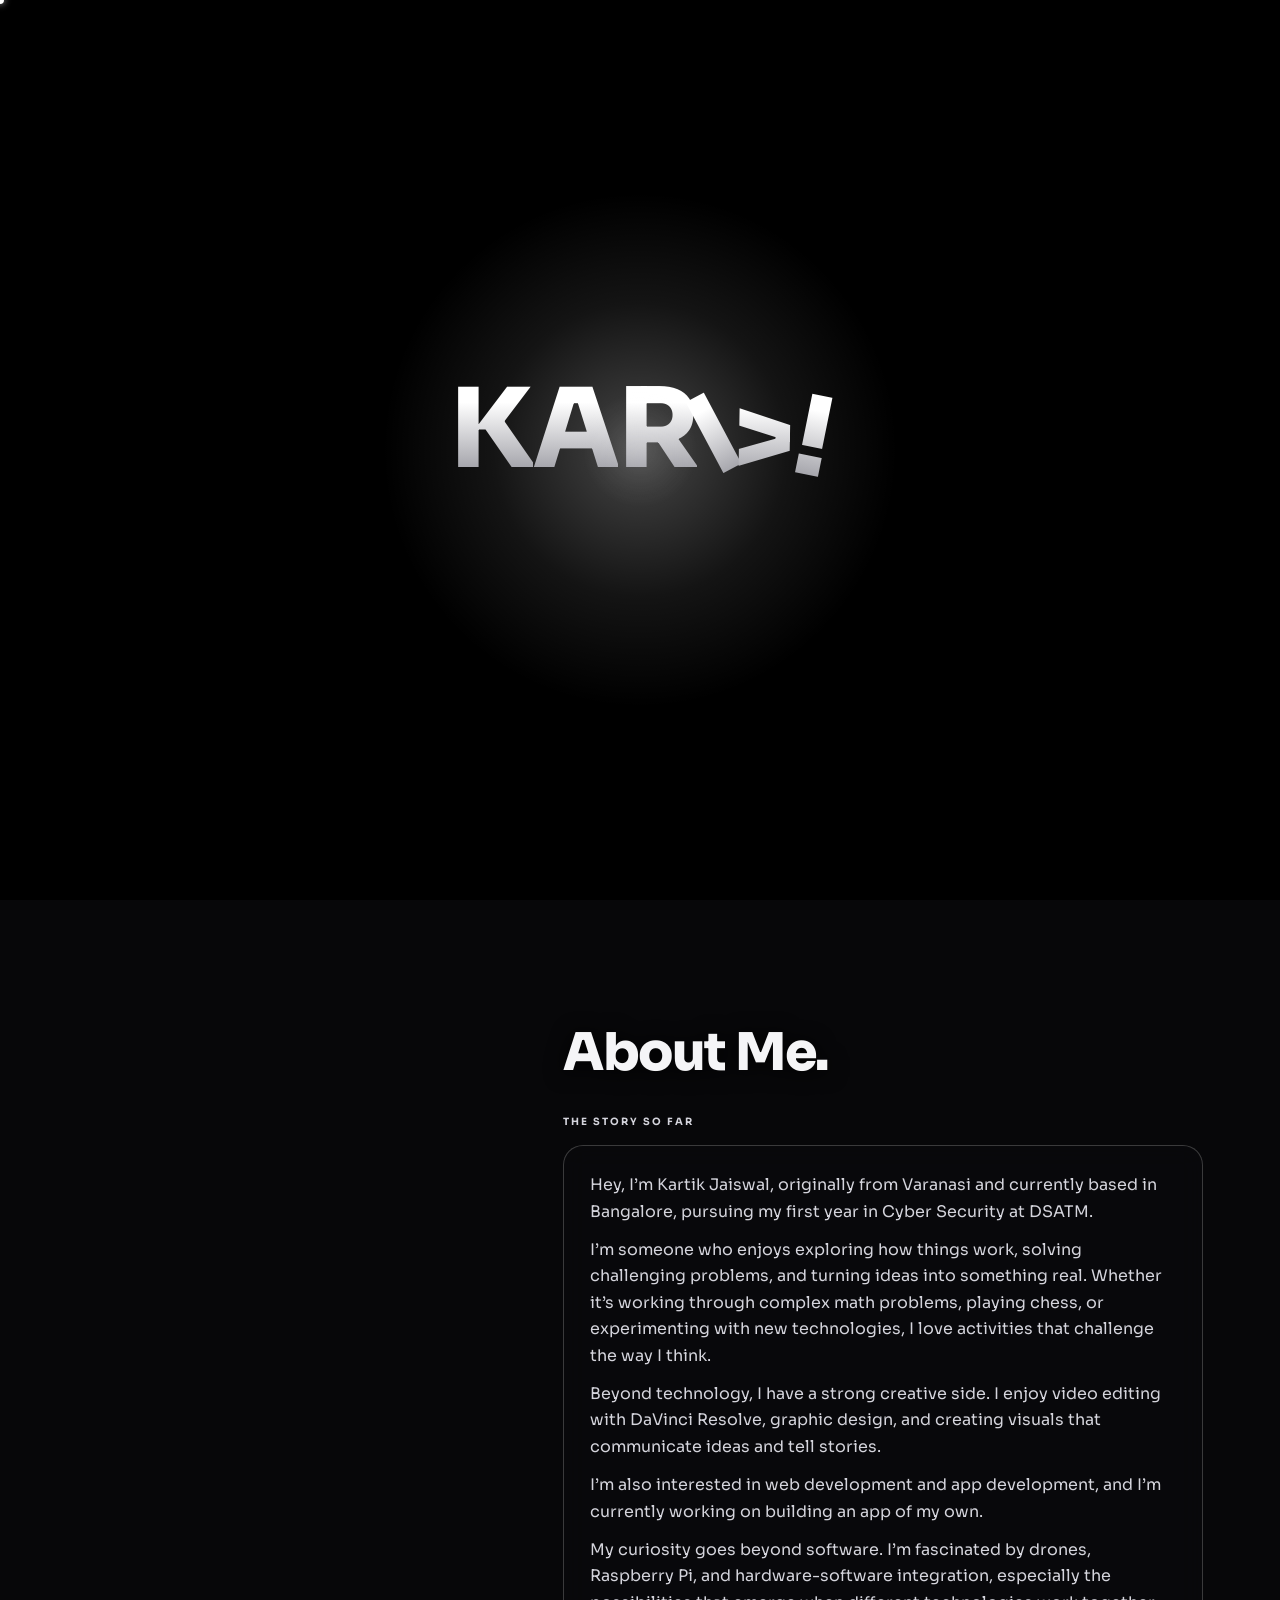
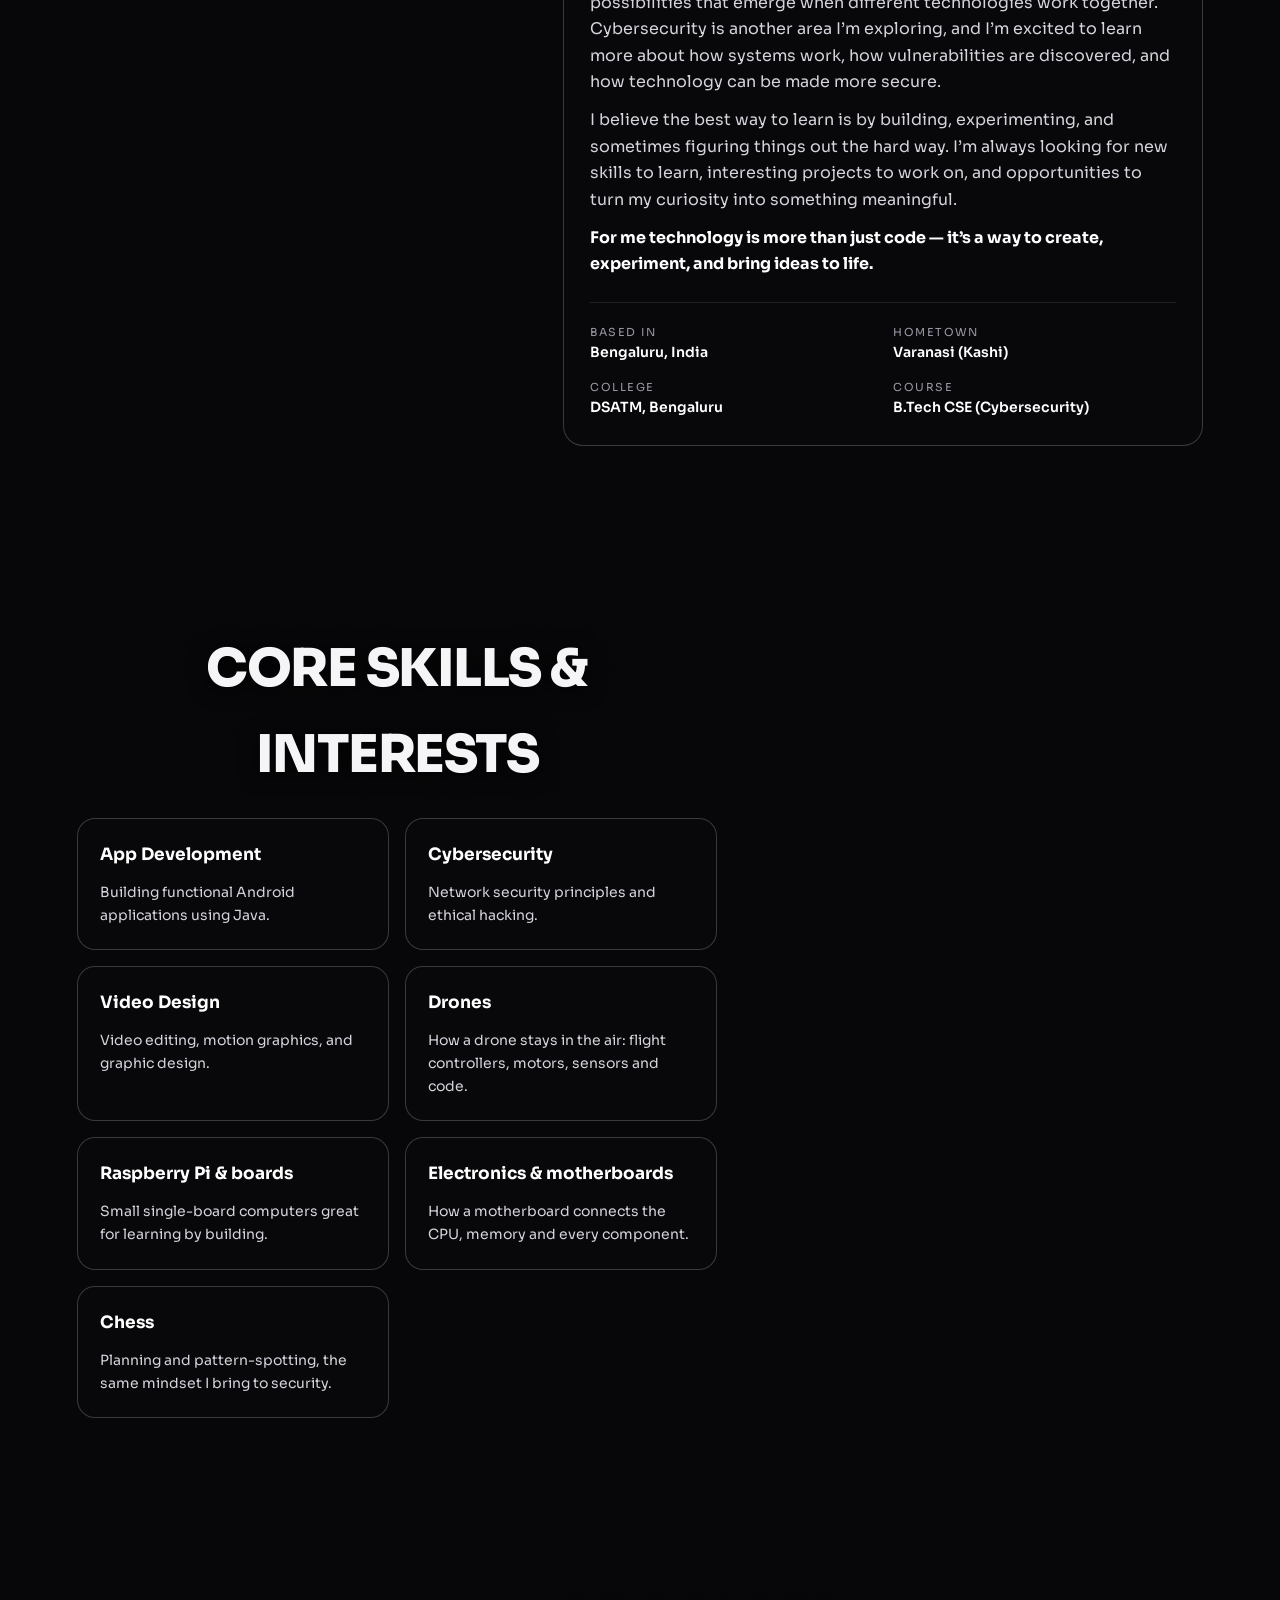
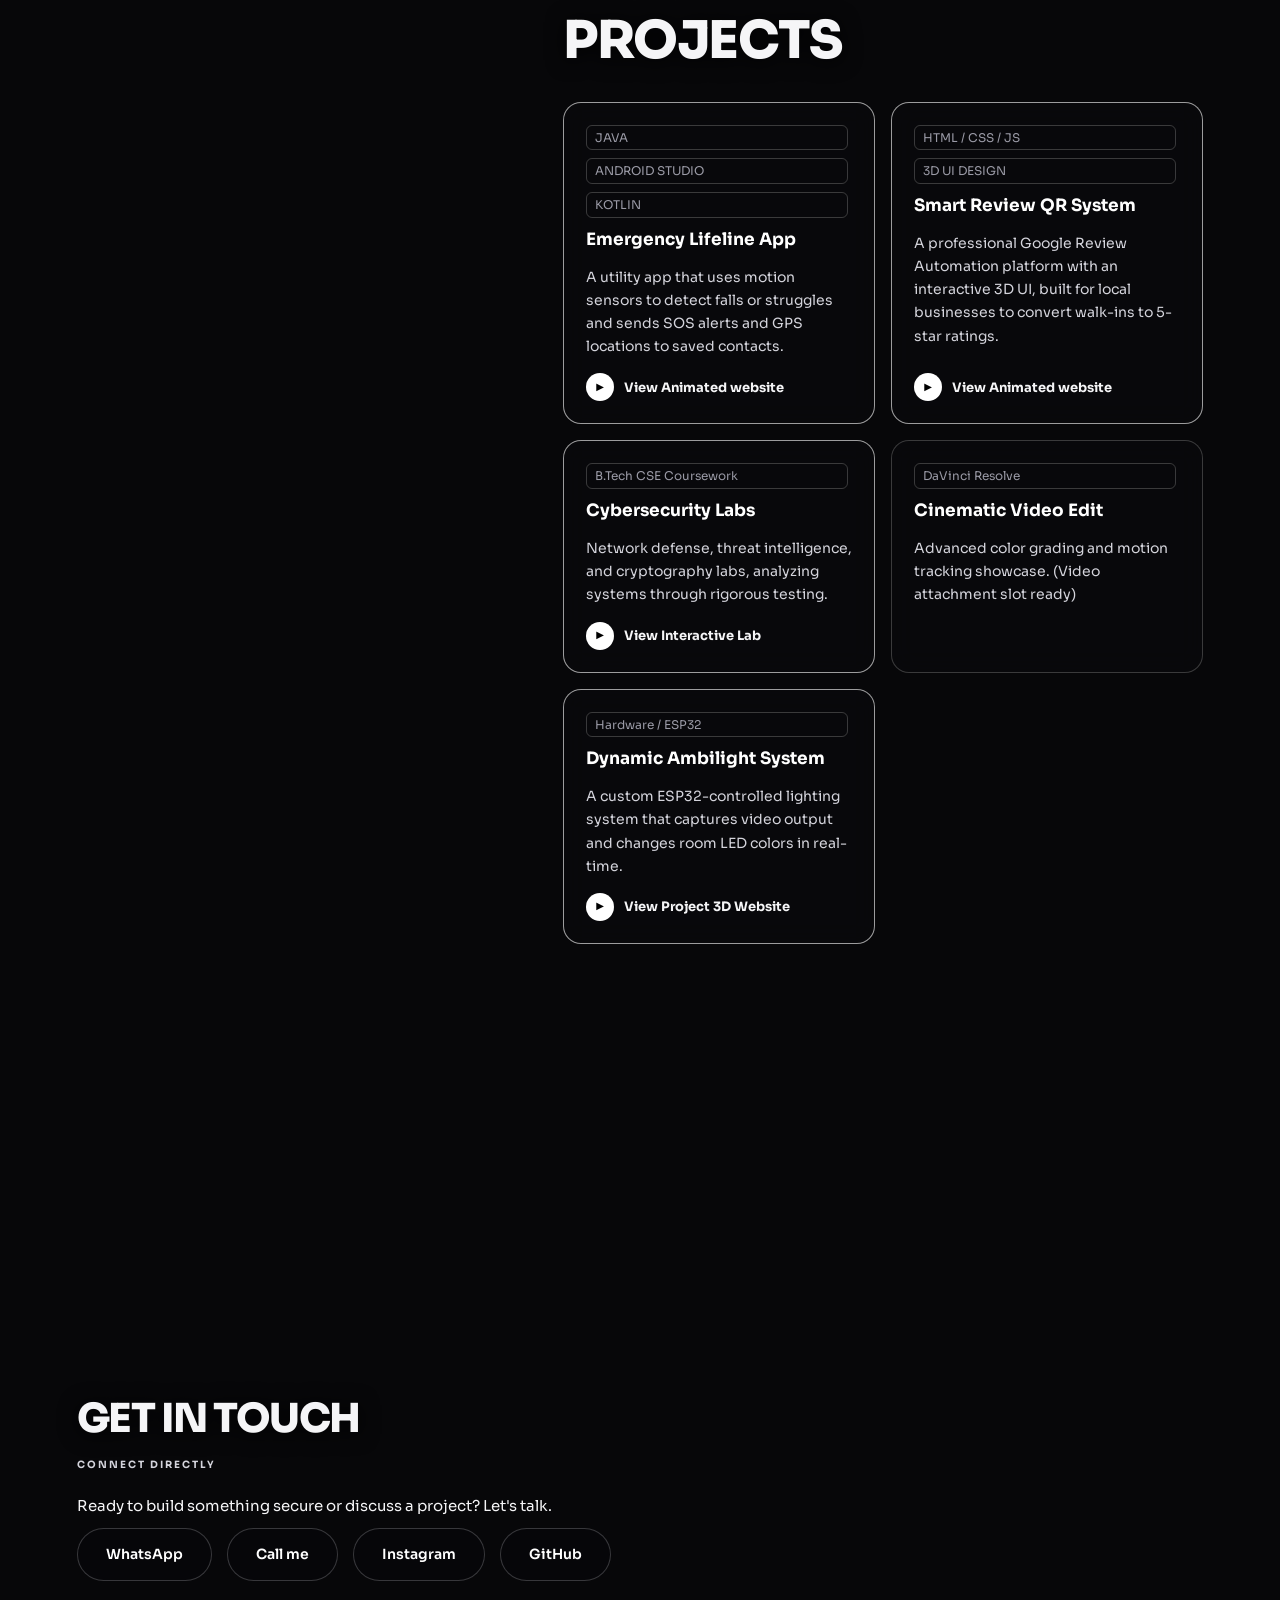
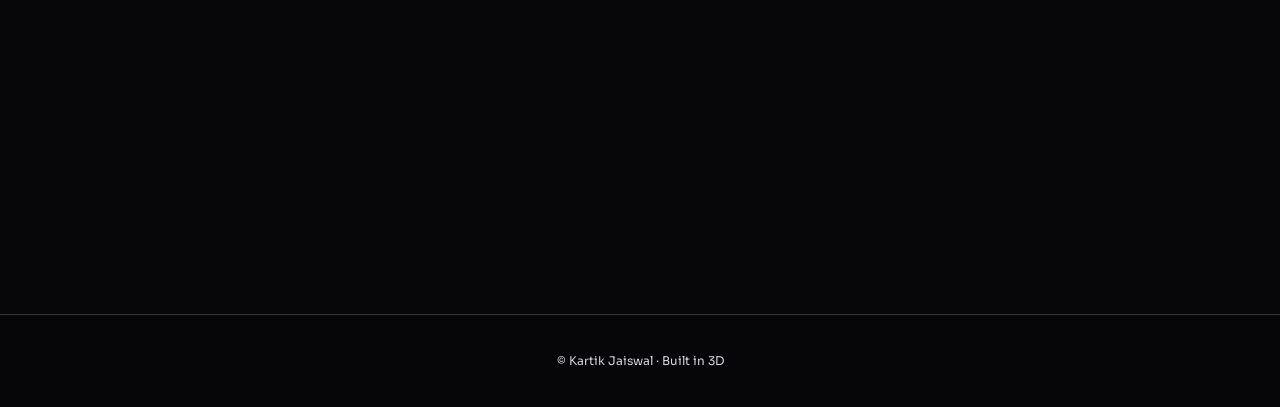
==== index.html @ 142fc797 "Add files via upload" ====
<!DOCTYPE html>
<html lang="en">
<head>
<meta charset="UTF-8">
<meta name="viewport" content="width=device-width,initial-scale=1,viewport-fit=cover">
<title>Kartik Jaiswal | Cybersecurity &amp; Apps</title>
<link href="https://fonts.googleapis.com/css2?family=Sora:wght@400;600;800&display=swap" rel="stylesheet">
<style>
:root{--bg:#070709;--ink:#f5f5f7;--mut:#d4d4dc;--line:rgba(255,255,255,.2);--panel:rgba(9,9,12,.78);color-scheme:dark;box-sizing:border-box;padding-top:env(safe-area-inset-top,0px);padding-bottom:env(safe-area-inset-bottom,0px)}
html{scroll-behavior:smooth;scroll-padding-top:env(safe-area-inset-top,0px)}
*{box-sizing:border-box;margin:0}
@media(pointer:fine){*{cursor:none!important}}
@media(pointer:coarse){#cur,#halo{display:none}}

/* --- MOUSE GLOW (REDUCED) --- */
#cur{position:fixed;left:0;top:0;width:8px;height:8px;margin:-4px 0 0 -4px;border-radius:50%;background:#fff;box-shadow:0 0 6px 1px rgba(255,255,255,.45);z-index:100;pointer-events:none;transition:width .2s,height .2s,margin .2s}
#halo{position:fixed;left:0;top:0;width:120px;height:120px;margin:-60px 0 0 -60px;border-radius:50%;background:radial-gradient(circle,rgba(255,255,255,.10),rgba(255,255,255,.03) 45%,transparent 70%);z-index:99;pointer-events:none;transition:width .25s,height .25s,margin .25s}
body.hv #cur{width:12px;height:12px;margin:-6px 0 0 -6px}
body.hv #halo{width:150px;height:150px;margin:-75px 0 0 -75px}
/* ----------------------------------------------- */

body{background:var(--bg);color:var(--ink);font:400 16px/1.65 Sora,system-ui,sans-serif;overflow-x:hidden}
canvas#gl{position:fixed;inset:0;width:100%;height:100%;z-index:0}
#bar{position:fixed;top:0;left:0;height:3px;width:100%;background:#fff;transform-origin:0 50%;transform:scaleX(0);z-index:9}
#load{position:fixed;inset:0;z-index:20;background:#070709;display:flex;align-items:center;justify-content:center;letter-spacing:.5em;font-size:12px;transition:opacity .9s .4s,visibility 0s 1.4s}
#load.go{opacity:0;visibility:hidden}
nav{position:fixed;top:env(safe-area-inset-top,0px);left:0;right:0;z-index:5;display:flex;justify-content:space-between;align-items:center;padding:16px 6vw;background:linear-gradient(var(--bg),transparent)}
nav b{letter-spacing:.2em;font-size:13px}
nav a{color:var(--ink);text-decoration:none;font-size:13px;margin-left:22px;text-shadow:0 1px 8px #000;position:relative}
nav a:after{content:"";position:absolute;left:0;bottom:-4px;height:1px;width:0;background:#fff;transition:width .3s}
nav a:hover:after{width:100%}
section{position:relative;z-index:1;min-height:100vh;padding:110px 6vw 70px;display:flex;flex-direction:column;justify-content:center;max-width:1280px;margin:auto}
.wrap{max-width:640px;width:100%}.r{margin-left:auto}
h1{font-size:clamp(46px,7.4vw,98px);line-height:.98;font-weight:800;letter-spacing:-3px;text-shadow:0 2px 24px #000}
h1 span.o{display:block;-webkit-text-stroke:2px #fff;color:transparent}
h1 i{font-style:normal;display:inline-block;animation:drop 1s cubic-bezier(.2,.8,.2,1) both}
@keyframes drop{from{opacity:0;transform:translateY(60px) rotateX(-80deg)}to{opacity:1;transform:none}}
h2{font-size:clamp(30px,4.4vw,52px);font-weight:800;letter-spacing:-1.5px;margin-bottom:18px;text-shadow:0 2px 20px #000}
.tag{display:inline-block;border:1px solid var(--line);border-radius:99px;padding:6px 16px;font-size:12px;letter-spacing:.08em;margin-bottom:22px;background:rgba(7,7,10,.8);text-transform:uppercase}
#role{margin-top:14px;font-size:15px;color:#fff;letter-spacing:.08em;min-height:26px}
#role:after{content:"▌";animation:bl 1s steps(1) infinite}@keyframes bl{50%{opacity:0}}
.panel{background:var(--panel);backdrop-filter:blur(12px);-webkit-backdrop-filter:blur(12px);border:1px solid var(--line);border-radius:20px;padding:26px;color:var(--mut)}
.panel p+p{margin-top:12px}.panel strong{color:#fff}
.btn{display:inline-block;padding:14px 28px;border-radius:99px;text-decoration:none;font-weight:600;font-size:14px;margin:15px 12px 0 0;background:#fff;color:#111;transition:transform .15s,box-shadow .3s}
.btn.o{background:rgba(7,7,10,.7);color:#fff;border:1px solid var(--line)}
.btn:hover{box-shadow:0 0 30px rgba(255,255,255,.45)}
dl{display:grid;grid-template-columns:1fr 1fr;gap:14px 20px;margin-top:20px}
dt{font-size:11px;letter-spacing:.14em;text-transform:uppercase;color:#9a9aa6}dd{color:#fff;font-weight:600;font-size:14px}

/* --- UPDATED CARD ANIMATIONS --- */
.grid{display:grid;grid-template-columns:repeat(auto-fit,minmax(240px,1fr));gap:16px}
.card{position:relative;overflow:hidden;background:var(--panel);border:1px solid var(--line);border-radius:18px;padding:22px;backdrop-filter:blur(12px);-webkit-backdrop-filter:blur(12px);transition:transform .15s ease-out, border-color .3s, box-shadow .3s; display: flex; flex-direction: column;}
.card:before{content:"";position:absolute;inset:0;background:radial-gradient(300px circle at var(--gx,50%) var(--gy,50%),rgba(255,255,255,.14),transparent 60%);opacity:0;transition:opacity .3s;pointer-events:none}
.card:hover:before{opacity:1}
.card:hover,.card.act{border-color:#fff;box-shadow:0 15px 35px rgba(255,255,255,0.08)}
.card h3{font-size:17px;margin-bottom:4px;color:#fff}
.card em{font-style:normal;font-size:12px;color:#9a9aa6;display:inline-block;padding:2px 8px;border:1px solid rgba(255,255,255,.2);border-radius:6px;margin:0 4px 8px 0}
.card p{font-size:14px;margin-top:8px;color:var(--mut); flex-grow: 1;}

/* Smoother entrance animation */
.rv{opacity:0;transform:translateY(40px) scale(0.96);transition:all .9s cubic-bezier(0.2, 0.8, 0.2, 1)}
.rv.in{opacity:1;transform:translateY(0) scale(1)}
/* ------------------------------- */

footer{position:relative;z-index:1;text-align:center;padding:36px;color:var(--mut);font-size:12px;border-top:1px solid var(--line);background:rgba(7,7,10,.85)}
#home .wrap>*:not(h1){animation:up 1s cubic-bezier(.2,.8,.2,1) both}
#home .wrap>*:nth-child(3){animation-delay:.8s}#home .wrap>*:nth-child(4){animation-delay:1s}#home .wrap>*:nth-child(5){animation-delay:1.2s}
@keyframes up{from{opacity:0;transform:translateY(40px)}to{opacity:1;transform:none}}
.showcase-image{width:100%;border-radius:16px;margin-bottom:24px;border:1px solid rgba(255,255,255,.1);object-fit:cover;max-height:350px;display:block}
.sub{font-size:10px;font-weight:bold;letter-spacing:2px;color:var(--mut);text-transform:uppercase;margin-bottom:6px;display:block}
.ph{display:flex;align-items:center;gap:10px;margin-top:auto;padding-top:15px;font-weight:bold;font-size:13px}
/* --- PLAY BUTTON (FIXED) --- */
.ph div{background:#fff;color:#000;border-radius:50%;width:28px;height:28px;flex-shrink:0;display:flex;align-items:center;justify-content:center;font-size:10px;transition:transform .25s cubic-bezier(.2,.8,.2,1),box-shadow .25s}
.ph:hover div{transform:scale(1.12);box-shadow:0 0 12px rgba(255,255,255,.3)}
.ph:active div{transform:scale(.94)}
/* ---------------------------- */
@media(max-width:860px){.r{margin-left:0}nav a{margin-left:12px}nav a:nth-child(n+4){display:none}}
@media(prefers-reduced-motion:reduce){.rv{opacity:1;transform:none}}

/* ---- INTRO ---- */
#it .pop{animation:pop .3s cubic-bezier(.2,.9,.3,1.4)}@keyframes pop{0%{transform:scale(1.5) translateY(-8px);filter:brightness(2.2)}100%{transform:none;filter:none}}
#load{display:none}
#intro{position:fixed;inset:0;z-index:50;background:#000;display:flex;align-items:center;justify-content:center;flex-direction:column;transition:opacity 1.1s,visibility 0s 1.1s}
#intro.out{opacity:0;visibility:hidden;pointer-events:none}
#dust{position:absolute;inset:0;width:100%;height:100%}
#ih{position:absolute;width:min(70vw,520px);aspect-ratio:1;border-radius:50%;background:radial-gradient(circle,rgba(255,255,255,.28),rgba(255,255,255,.08) 40%,transparent 70%);opacity:0;transform:scale(.4);transition:opacity 1s,transform 1.6s}
#ih.on{opacity:1;transform:scale(1)}
#it{position:relative;display:flex;align-items:flex-end;justify-content:center;font:800 clamp(34px,9vw,110px)/1 Sora,sans-serif;letter-spacing:-2px;white-space:pre;min-height:1em}
#it span{display:inline-block;background:linear-gradient(#fff 25%,#8e8e96);-webkit-background-clip:text;background-clip:text;color:transparent;transition:transform .1s}
#it .ex{display:flex;flex-direction:column;align-items:center;gap:.12em;background:none}
#it .ex i{display:block;background:#fff;box-shadow:0 0 18px 4px rgba(255,255,255,.7)}
#it .dt{width:.14em;height:.14em;border-radius:50%}
#it .bar{width:.14em;height:0;border-radius:.07em;transition:height .4s cubic-bezier(.2,.8,.2,1)}
#isub{position:relative;margin-top:18px;font-size:13px;letter-spacing:.3em;text-transform:uppercase;color:#d4d4dc;opacity:0;transition:opacity .8s}
body:not(.rdy) #home .wrap>*,body:not(.rdy) h1 i{animation-play-state:paused}
body:not(.rdy) nav{opacity:0;transform:translateY(-20px)}
nav{transition:opacity 1s .3s,transform 1s .3s}
</style>
</head>
<body>
<div id="intro"><canvas id="dust"></canvas><div id="ih"></div><div id="it"></div><div id="isub">Cybersecurity · Apps · Hardware</div></div>
<!-- ---------- INTRO ANIMATION: dot -> "!" -> KARTIK -> PORTFOLIO -> dust -> site ---------- -->
<script>
(function(){
var I=document.getElementById('intro'),T=document.getElementById('it'),H=document.getElementById('ih'),S=document.getElementById('isub'),C=document.getElementById('dust'),x=C.getContext('2d');
var G='ABCDEFGHIJKLMNOPQRSTUVWXYZ#@$%&?!/<>',done=false;
function z(ms){return new Promise(function(r){setTimeout(r,ms)})}
function fin(){if(done)return;done=true;I.classList.add('out');document.body.classList.add('rdy')}
function morph(to,dur){return new Promise(function(res){
 var old=[].slice.call(T.children),n=to.length;
 for(var i=0;i<n;i++)(function(i){
  var s=old[i];
  if(!s||s.className){var ns=document.createElement('span');if(old[i])T.replaceChild(ns,old[i]);else T.appendChild(ns);s=ns}
  var end=200+i/n*dur,t0=performance.now();
  (function f(){
   if(performance.now()-t0<end&&to[i]!==' '){s.textContent=G[Math.random()*G.length|0];s.style.transform='translateY('+(Math.random()*20-10)+'px) rotate('+(Math.random()*60-30)+'deg)';setTimeout(f,45)}
   else{s.textContent=to[i];s.style.transform='';s.classList.remove('pop');void s.offsetWidth;s.classList.add('pop')}
  })();
 })(i);
 for(var j=n;j<old.length;j++)T.removeChild(old[j]);
 setTimeout(res,200+dur+80)})}
function burst(){
 var W=C.width=innerWidth,Hh=C.height=innerHeight,b=T.getBoundingClientRect(),P=[];
 for(var i=0;i<1600;i++)P.push({x:b.left+Math.random()*b.width,y:b.top+Math.random()*b.height,vx:(Math.random()-.5)*5,vy:(Math.random()-.7)*4,a:1,s:Math.random()*1.8+.4});
 T.style.transition='opacity .6s,filter .6s';T.style.opacity=0;T.style.filter='blur(6px)';S.style.opacity=0;H.style.opacity=0;
 setTimeout(fin,400);var t=0;
 (function f(){x.clearRect(0,0,W,Hh);P.forEach(function(p){p.x+=p.vx;p.y+=p.vy;p.vx*=.985;p.a-=.012;if(p.a>0){x.fillStyle='rgba(255,255,255,'+p.a+')';x.fillRect(p.x,p.y,p.s,p.s)}});if(++t<90)requestAnimationFrame(f)})()}
async function run(){
 H.classList.add('on');
 T.innerHTML='<span class="ex"><i class="bar"></i><i class="dt"></i></span>';
 var ex=T.firstChild,bar=ex.firstChild,dt=ex.lastChild;
 dt.style.transform='scale(0)';dt.style.transition='transform .45s cubic-bezier(.2,.8,.2,1)';
 await z(220);dt.style.transform='scale(1)';
 await z(650);bar.style.height='.75em';          // dot -> "!"
 await z(600);await morph('KARTIK',650);         // scramble -> KARTIK
 await z(250);
 T.style.transition='letter-spacing .6s cubic-bezier(.2,.8,.2,1)';T.style.letterSpacing='14px';
 var pm=morph('PORTFOLIO',750);setTimeout(function(){T.style.letterSpacing='-2px'},80);
 await pm;                                       // wide -> tight + pop -> PORTFOLIO
 await z(200);S.style.opacity=1;                 // subtitle
 await z(650);burst();                           // dust + reveal site
}
// CLICK-TO-SKIP REMOVED: I.addEventListener('click',fin);                  
if(matchMedia('(prefers-reduced-motion:reduce)').matches)fin();else run();
// Ensure fail-safe timeout in case of errors
setTimeout(fin,7000);
})();
</script>
<div id="cur"></div><div id="halo"></div><div id="load">KARTIK.DEV</div><div id="bar"></div><canvas id="gl"></canvas>
<nav><b>KARTIK.DEV</b><div><a href="#about">ABOUT</a><a href="#skills">SKILLS</a><a href="#projects">PROJECTS</a><a href="#contact">CONTACT</a></div></nav>

<section id="home"><div class="wrap">
<span class="tag">SECURITY · DEVELOPMENT · HARDWARE</span>
<h1 id="nm">KARTIK<span class="o">JAISWAL</span></h1>
<div id="role"></div>
<p class="panel" style="margin-top:22px">Reading the code. Securing the system. I build secure digital environments and clean applications, paying attention to the details others miss.</p>
<div><a class="btn mg" href="#about">Explore my world</a><a class="btn o mg" href="#contact">Get in touch</a></div>
</div></section>

<section id="about"><div class="wrap r">
<h2 class="rv">About Me.</h2><span class="sub rv">THE STORY SO FAR</span>
<div class="panel rv" style="margin-top:15px">
<img src="" alt="Creator Workspace" class="showcase-image" onerror="this.style.display='none'">
<p>Hey, I’m Kartik Jaiswal, originally from Varanasi and currently based in Bangalore, pursuing my first year in Cyber Security at DSATM.</p>
<p>I’m someone who enjoys exploring how things work, solving challenging problems, and turning ideas into something real. Whether it’s working through complex math problems, playing chess, or experimenting with new technologies, I love activities that challenge the way I think.</p>
<p>Beyond technology, I have a strong creative side. I enjoy video editing with DaVinci Resolve, graphic design, and creating visuals that communicate ideas and tell stories.</p>
<p>I’m also interested in web development and app development, and I’m currently working on building an app of my own.</p>
<p>My curiosity goes beyond software. I’m fascinated by drones, Raspberry Pi, and hardware-software integration, especially the possibilities that emerge when different technologies work together. Cybersecurity is another area I’m exploring, and I’m excited to learn more about how systems work, how vulnerabilities are discovered, and how technology can be made more secure.</p>
<p>I believe the best way to learn is by building, experimenting, and sometimes figuring things out the hard way. I’m always looking for new skills to learn, interesting projects to work on, and opportunities to turn my curiosity into something meaningful.</p>
<p><strong>For me technology is more than just code — it’s a way to create, experiment, and bring ideas to life.</strong></p>
<dl style="margin-top:24px;border-top:1px solid rgba(255,255,255,.1);padding-top:20px">
<div><dt>Based in</dt><dd>Bengaluru, India</dd></div><div><dt>Hometown</dt><dd>Varanasi (Kashi)</dd></div>
<div><dt>College</dt><dd>DSATM, Bengaluru</dd></div><div><dt>Course</dt><dd>B.Tech CSE (Cybersecurity)</dd></div></dl>
</div></div></section>

<section id="skills"><div class="wrap">
<h2 class="rv" style="text-align:center;margin-bottom:20px">CORE SKILLS &amp; INTERESTS</h2>
<img src="" alt="Creative Workspace" class="showcase-image rv" style="margin-bottom:40px" onerror="this.style.display='none'">
<div class="grid">
<div class="card rv" data-m="13" tabindex="0"><h3>App Development</h3><p>Building functional Android applications using Java.</p></div>
<div class="card rv" data-m="7" tabindex="0"><h3>Cybersecurity</h3><p>Network security principles and ethical hacking.</p></div>
<div class="card rv" data-m="8" tabindex="0"><h3>Video Design</h3><p>Video editing, motion graphics, and graphic design.</p></div>
<div class="card rv" data-m="2" tabindex="0"><h3>Drones</h3><p>How a drone stays in the air: flight controllers, motors, sensors and code.</p></div>
<div class="card rv" data-m="3" tabindex="0"><h3>Raspberry Pi &amp; boards</h3><p>Small single-board computers great for learning by building.</p></div>
<div class="card rv" data-m="4" tabindex="0"><h3>Electronics &amp; motherboards</h3><p>How a motherboard connects the CPU, memory and every component.</p></div>
<div class="card rv" data-m="5" tabindex="0"><h3>Chess</h3><p>Planning and pattern-spotting, the same mindset I bring to security.</p></div>
</div></div></section>

<section id="projects"><div class="wrap r">
<h2 class="rv">PROJECTS</h2>
<div class="grid">
<div class="card rv" style="border-color:rgba(255,255,255,.6)"><em>JAVA
</em><em>ANDROID STUDIO
</em><em>KOTLIN</em><h3>Emergency Lifeline App</h3><p>A utility app that uses motion sensors to detect falls or struggles and sends SOS alerts and GPS locations to saved contacts.</p>
<a href="pluse.html" target="_blank" class="ph" style="text-decoration:none;color:inherit;"><div>▶</div>View Animated website </a>
</div>
<div class="card rv" style="border-color:rgba(255,255,255,.6)"><em>HTML / CSS / JS</em><em>3D UI DESIGN</em><h3>Smart Review QR System</h3><p>A professional Google Review Automation platform with an interactive 3D UI, built for local businesses to convert walk-ins to 5-star ratings.</p>
<a href="qr.html" target="_blank" class="ph" style="text-decoration:none;color:inherit;"><div>▶</div>View Animated website </a>
</div>
<!-- Updated Cyber Lab Card with new 3D Model link (data-m="11") -->
<div class="card rv" data-m="11" style="border-color:rgba(255,255,255,.6)"><em>B.Tech CSE Coursework</em><h3>Cybersecurity Labs</h3><p>Network defense, threat intelligence, and cryptography labs, analyzing systems through rigorous testing.</p>
<a href="cyberlab.html" target="_blank" class="ph" style="text-decoration:none;color:inherit;"><div>▶</div>View Interactive Lab</a>
</div>
<div class="card rv"><em>DaVinci Resolve</em><h3>Cinematic Video Edit</h3><p>Advanced color grading and motion tracking showcase. (Video attachment slot ready)</p></div>
<div class="card rv" data-m="10" style="border-color:rgba(255,255,255,.6)"><em>Hardware / ESP32</em><h3>Dynamic Ambilight System</h3><p>A custom ESP32-controlled lighting system that captures video output and changes room LED colors in real-time.</p>
<a href="ambilight.html" target="_blank" class="ph" style="text-decoration:none;color:inherit;"><div>▶</div>View Project 3D Website</a>
</div>
</div></div></section>

<section id="contact"><div class="wrap">
<h2 class="rv" style="font-size:40px;margin-bottom:5px">GET IN TOUCH</h2><span class="sub rv">CONNECT DIRECTLY</span>
<p class="rv" style="font-size:15px;margin-top:20px">Ready to build something secure or discuss a project? Let's talk.</p>
<div class="rv" style="display:flex;gap:15px;margin-top:10px;flex-wrap:wrap">
    <a class="btn o mg" href="https://wa.me/919936181621" target="_blank" rel="noopener" style="margin:0">WhatsApp</a>
    <a class="btn o mg" href="tel:9936181621" style="margin:0">Call me</a>
    <a class="btn o mg" href="https://www.instagram.com/kartikjaiswal.1816" target="_blank" rel="noopener" style="margin:0">Instagram</a>
    <a class="btn o mg" href="https://github.com/kartikjaiswal9495-debug" target="_blank" rel="noopener" style="margin:0">GitHub</a>
</div>
</div></section>
<footer>© Kartik Jaiswal · Built in 3D</footer>

<script src="https://cdnjs.cloudflare.com/ajax/libs/three.js/r128/three.min.js"></script>
<script>
/* ---------- DOM fx ---------- */
(function(){var h=document.getElementById('nm'),k=h.firstChild.textContent,o=h.querySelector('.o'),w=o.textContent;
 h.textContent='';var d=0;function sp(t,p){[].forEach.call(t,function(c){var i=document.createElement('i');i.textContent=c;i.style.animationDelay=(d++*.07)+'s';p.appendChild(i)})}
 sp(k,h);var s=document.createElement('span');s.className='o';h.appendChild(s);sp(w,s);
 var R=['Cybersecurity student','App developer','Hardware tinkerer','Chess player','Video editor'],ri=0,ci=0,del=false,el=document.getElementById('role');
 (function ty(){var t=R[ri];ci+=del?-1:1;el.textContent=t.slice(0,ci);var n=del?35:75;if(!del&&ci==t.length){del=true;n=1300}else if(del&&ci==0){del=false;ri=(ri+1)%R.length;n=300}setTimeout(ty,n)})();
 setTimeout(function(){document.getElementById('load').classList.add('go')},900)})();
(function(){var c=document.getElementById('cur'),h=document.getElementById('halo'),x=innerWidth/2,y=innerHeight/2,hx=x,hy=y;
 addEventListener('pointermove',function(e){x=e.clientX;y=e.clientY;c.style.transform='translate('+x+'px,'+y+'px)'});
 addEventListener('pointerover',function(e){document.body.classList.toggle('hv',!!e.target.closest('a,.card,.btn,button'))});
 (function f(){hx+=(x-hx)*.16;hy+=(y-hy)*.16;h.style.transform='translate('+hx+'px,'+hy+'px)';requestAnimationFrame(f)})()})();
var io=new IntersectionObserver(function(es){es.forEach(function(e){if(e.isIntersecting)e.target.classList.add('in')})},{threshold:.12});
document.querySelectorAll('.rv').forEach(function(e){io.observe(e)});
document.querySelectorAll('.card').forEach(function(c){
 c.addEventListener('pointermove',function(e){var b=c.getBoundingClientRect(),x=(e.clientX-b.left)/b.width-.5,y=(e.clientY-b.top)/b.height-.5;c.style.transform='perspective(700px) rotateY('+x*12+'deg) rotateX('+-y*12+'deg) translateZ(8px)';c.style.setProperty('--gx',(x+.5)*100+'%');c.style.setProperty('--gy',(y+.5)*100+'%')});
 c.addEventListener('pointerleave',function(){c.style.transform=''})});
document.querySelectorAll('.mg').forEach(function(b){b.addEventListener('pointermove',function(e){var r=b.getBoundingClientRect();b.style.transform='translate('+(e.clientX-r.left-r.width/2)*.25+'px,'+(e.clientY-r.top-r.height/2)*.35+'px) scale(1.05)'});b.addEventListener('pointerleave',function(){b.style.transform=''})});

/* ---------- 3D ---------- */
(function(){
var T=THREE,cv=document.getElementById('gl'),r;try{r=new T.WebGLRenderer({canvas:cv,antialias:true})}catch(e){return}
r.setPixelRatio(Math.min(devicePixelRatio,2));r.setClearColor(0x070709);
var s=new T.Scene();s.fog=new T.FogExp2(0x070709,.025);var cam=new T.PerspectiveCamera(45,1,.1,300);cam.position.set(0,1.5,15);
s.add(new T.AmbientLight(0xffffff,.55));var dl=new T.DirectionalLight(0xffffff,1.2);dl.position.set(6,10,8);s.add(dl);var rim=new T.PointLight(0xffffff,1.2,60);rim.position.set(-8,3,-6);s.add(rim);
function M(c,o){return new T.MeshStandardMaterial({color:c,roughness:.4,metalness:.55,transparent:!!o,opacity:o||1})}
function bx(g,w,h,d,x,y,z,c){var m=new T.Mesh(new T.BoxGeometry(w,h,d),M(c||0xc9ccd4));m.position.set(x,y,z);m.add(new T.LineSegments(new T.EdgesGeometry(m.geometry),new T.LineBasicMaterial({color:0xffffff,transparent:true,opacity:.5})));g.add(m);return m}
function tp(t,w,h,fs){var c=document.createElement('canvas');c.width=512;c.height=128;var x=c.getContext('2d');x.font='bold '+fs+'px sans-serif';x.textAlign='center';x.textBaseline='middle';x.fillStyle='#fff';x.fillText(t,256,64);return new T.Mesh(new T.PlaneGeometry(w,h),new T.MeshBasicMaterial({map:new T.CanvasTexture(c),transparent:true,depthWrite:false}))}
var PN=0xf0f0f4,DK=0x0b0b0e,BD=0x1c1c22;
function lab(t,w,h,fs,y){var g=new T.Group(),a=tp(t,w,h,fs),b=tp(t,w,h,fs);a.position.z=.02;b.rotation.y=Math.PI;b.position.z=-.02;g.add(a);g.add(b);g.position.y=y;return g}
function logoTex(k){var c=document.createElement('canvas');c.width=c.height=256;var x=c.getContext('2d');x.fillStyle=k?'#16161e':'#00005b';x.beginPath();x.moveTo(40,0);x.arcTo(256,0,256,256,44);x.arcTo(256,256,0,256,44);x.arcTo(0,256,0,0,44);x.arcTo(0,0,256,0,44);x.fill();
 if(!k){x.strokeStyle='#9999ff';x.lineWidth=7;x.strokeRect(22,22,212,212);x.fillStyle='#9999ff';x.font='bold 128px Sora,sans-serif';x.textAlign='center';x.textBaseline='middle';x.fillText('Pr',128,138)}
 else{var cl=['#ff2a44','#00d5ff','#33cc33'];x.globalCompositeOperation='screen';for(var i=0;i<3;i++){x.save();x.translate(128,128);x.rotate(i*2.0944);x.fillStyle=cl[i];x.beginPath();x.ellipse(0,-38,42,54,0,0,6.283);x.fill();x.restore()}x.globalCompositeOperation='source-over';x.fillStyle='#16161e';x.beginPath();x.arc(128,128,24,0,6.283);x.fill();x.strokeStyle='#fff';x.lineWidth=4;x.beginPath();x.arc(128,128,24,0,6.283);x.stroke()}
 return new T.CanvasTexture(c)}
function lock(){var g=new T.Group();bx(g,3,2.4,1.3,0,-.6,0);var sh=new T.Mesh(new T.TorusGeometry(.95,.24,16,40,Math.PI),M(0xe9ebf0));sh.position.y=.6;g.add(sh);var k=new T.Mesh(new T.CylinderGeometry(.26,.26,.1,20),M(DK));k.rotation.x=Math.PI/2;k.position.set(0,-.35,.68);g.add(k);bx(g,.16,.7,.1,0,-.85,.68,DK);return g}
function laptop(){var g=new T.Group();bx(g,4.4,.16,3,0,-1.2,0);var sc=new T.Group();sc.position.set(0,-1.12,-1.5);sc.rotation.x=-.25;g.add(sc);bx(sc,4.4,2.8,.12,0,1.4,0);bx(sc,3.9,2.3,.04,0,1.4,.08,DK);for(var i=0;i<6;i++){var w=1+(i*7%5)*.45;bx(sc,w,.1,.02,-1.8+w/2,2.15-i*.32,.11,0xffffff)}return g}
function drone(){var o=new T.Group(),g=new T.Group();g.rot=[];bx(g,1.4,.4,1.4,0,0,0);var c=new T.Mesh(new T.SphereGeometry(.28,16,16),M(DK));c.position.set(0,-.35,.5);g.add(c);[[1,1],[-1,1],[1,-1],[-1,-1]].forEach(function(a){var arm=bx(g,2.3,.1,.14,a[0]*1.1,.05,a[1]*1.1);arm.rotation.y=-a[0]*a[1]*Math.PI/4;var d=new T.Mesh(new T.CylinderGeometry(.75,.75,.04,28),M(0xffffff,.35));d.position.set(a[0]*1.65,.25,a[1]*1.65);g.add(d);g.rot.push(d)});g.rotation.x=Math.PI/2;o.add(g);o.rot=g.rot;return o}
function board(){var o=new T.Group(),g=new T.Group(),S=0xc9ccd4,D=0x222228;bx(g,5.6,.16,3.6,0,0,0,BD);bx(g,1.1,.2,1.1,-.5,.18,.1,0xdfe1e6);bx(g,.9,.14,.7,.7,.15,.2,0x2d2d35);bx(g,.5,.12,.5,-1.8,.14,-.3,0x2d2d35);
 bx(g,1.2,.75,.95,2.3,.46,-1.1,S);bx(g,1.2,.75,.95,2.3,.46,-.1,S);bx(g,1.2,.85,1.2,2.3,.5,1.15,S);
 bx(g,.5,.2,.4,-1.9,.18,1.7,S);bx(g,.5,.22,.4,-1.1,.19,1.7,D);bx(g,.5,.22,.4,-.4,.19,1.7,D);bx(g,.45,.4,.45,.5,.28,1.6,D);bx(g,.6,.1,.9,-2.65,-.12,0,0x999aa2);
 bx(g,4.1,.18,.4,-.2,.17,-1.5,0x0b0b0e);for(var i=0;i<20;i++){bx(g,.08,.25,.08,-2.1+i*.2,.34,-1.58,PN);bx(g,.08,.25,.08,-2.1+i*.2,.34,-1.42,PN)}
 var l=tp('Raspberry Pi',2.4,.6,60);l.rotation.x=-Math.PI/2;l.position.set(-.7,.1,.95);g.add(l);g.rotation.x=1.2;o.add(g);return o}
function chip(){var o=new T.Group(),g=new T.Group(),fan=new T.Group();bx(g,5.2,.14,5.2,0,0,0,BD);
 bx(g,1.5,.1,1.5,-.6,.12,-.9,0x2d2d35);bx(g,1.1,.14,1.1,-.6,.2,-.9,0xdfe1e6);bx(g,1.3,.15,1.3,-.6,.38,-.9,0x999aa2);
 for(var i=0;i<8;i++)bx(g,.06,.45,1.2,-1.15+i*.16,.7,-.9,0xaaaab2);
 fan.position.set(-.6,1.05,-.9);var rg=new T.Mesh(new T.TorusGeometry(.7,.04,8,32),M(0x444450));rg.rotation.x=Math.PI/2;g.add(rg);rg.position.copy(fan.position);
 for(var k=0;k<7;k++){var a=k/7*6.283,b=bx(fan,.5,.03,.2,Math.cos(a)*.3,0,Math.sin(a)*.3,0xe4e6ec);b.rotation.y=-a;b.rotation.z=.3}
 bx(fan,.2,.08,.2,0,0,0,0x111115);g.add(fan);
 bx(g,2.2,.35,.3,-.6,.25,-2.15,0x888890);bx(g,.3,.35,1.8,-1.95,.25,-.8,0x888890);bx(g,.9,.22,.9,1.2,.2,1.4,0xaaaab2);
 for(var r=0;r<4;r++)bx(g,.22,.3,3,1.2+r*.3,.22,-.6,r%2?0x222228:0xdfe1e6);bx(g,.25,.3,1.6,2.4,.2,-.6,0xf0f0f4);
 for(var p=0;p<3;p++)bx(g,3.2,.16,.2,-.4,.14,.4+p*.7,p?0x222228:0xc9ccd4);bx(g,.7,.9,2,-2.4,.5,-1.2,0xc9ccd4);
 g.rotation.x=1.2;o.add(g);o.anim=function(t){fan.rotation.y=t*.03};return o}
function king(){var g=new T.Group(),m=M(0xe4e6ec),P=[[0,-1.7],[.95,-1.7],[.95,-1.45],[.55,-1.3],[.3,-.5],[.28,.2],[.65,.35],[.65,.5],[.3,.6],[.42,1],[.2,1.15],[0,1.15]].map(function(p){return new T.Vector2(p[0],p[1])});
 var b=new T.Mesh(new T.LatheGeometry(P,40),m);g.add(b);var w=new T.Mesh(b.geometry,new T.MeshBasicMaterial({color:0xffffff,wireframe:true,transparent:true,opacity:.14}));w.scale.setScalar(1.02);g.add(w);
 var v=new T.Mesh(new T.BoxGeometry(.12,.6,.12),m);v.position.y=1.5;g.add(v);var h=new T.Mesh(new T.BoxGeometry(.45,.12,.12),m);h.position.y=1.6;g.add(h);g.position.y=.2;return g}
function app(){var o=new T.Group(),g=new T.Group(),L=[[.9],[0],[-.9]];
 for(var i=0;i<3;i++){var p=bx(g,3.6,2.3,.06,0,(i-1)*.12,(1-i)*.9,0x16161c);p.material.transparent=true;p.material.opacity=.9}
 for(var j=0;j<6;j++){var w=1+(j*7%5)*.4;bx(g,w,.1,.02,-1.5+w/2,.8-j*.3,.96-.12*0+0,0xffffff).position.y+= -.12+.12}
 bx(g,3.2,.3,.02,0,.8-.12,.03,0xdddddd);bx(g,1.4,.9,.02,-.8,-.1,.03,0x444450);bx(g,1.4,.9,.02,.8,-.1,.03,0x444450);bx(g,1.2,.3,.02,0,-.85,.03,0xffffff);
 bx(g,3.2,2,.02,0,.12,-.9,0xffffff).material.wireframe=true;
 g.add(lab('</>',2.6,.65,80,1.9));g.rotation.x=-.12;o.add(g);return o}
function cyber(){var g=new T.Group(),sh=new T.Shape();sh.moveTo(0,1.7);sh.lineTo(1.4,1.2);sh.quadraticCurveTo(1.5,-.7,0,-1.8);sh.quadraticCurveTo(-1.5,-.7,-1.4,1.2);sh.lineTo(0,1.7);
 var geo=new T.ExtrudeGeometry(sh,{depth:.3,bevelEnabled:true,bevelThickness:.06,bevelSize:.06,bevelSegments:2}),m=new T.Mesh(geo,M(0x1e1e26));m.position.z=-.15;m.add(new T.LineSegments(new T.EdgesGeometry(geo,20),new T.LineBasicMaterial({color:0xffffff,transparent:true,opacity:.7})));g.add(m);
 var wm=new T.MeshBasicMaterial({color:0xffffff,side:T.DoubleSide});[.27,-.27].forEach(function(z){var k=new T.Mesh(new T.CircleGeometry(.28,24),wm);k.position.set(0,.25,z);g.add(k);bx(g,.14,.6,.02,0,-.25,z,0xffffff)});
 var gl=new T.Mesh(new T.IcosahedronGeometry(2.8,2),new T.MeshBasicMaterial({color:0xffffff,wireframe:true,transparent:true,opacity:.16}));g.add(gl);
 var ps=new T.IcosahedronGeometry(2.8,1).attributes.position;for(var i=0;i<ps.count;i+=7){var n=new T.Mesh(new T.SphereGeometry(.07,8,8),new T.MeshBasicMaterial({color:0xffffff}));n.position.set(ps.getX(i),ps.getY(i),ps.getZ(i));gl.add(n)}
 var sc=new T.Mesh(new T.TorusGeometry(2.8,.02,8,80),new T.MeshBasicMaterial({color:0xffffff}));sc.rotation.x=Math.PI/2;g.add(sc);
 g.anim=function(t){gl.rotation.y=t*.0006;gl.rotation.x=t*.0003;var y=Math.sin(t*.0015)*2.6;sc.position.y=y;sc.scale.setScalar(Math.sqrt(Math.max(.05,1-y*y/7.84)))};return g}
function video(){var o=new T.Group();[['Premiere Pro',-1.7,0],['DaVinci Resolve',1.7,1]].forEach(function(a){var g=new T.Group();bx(g,1.6,1.6,.2,0,0,0,0x15151a);var t=logoTex(a[2]);[1,-1].forEach(function(s){var p=new T.Mesh(new T.PlaneGeometry(1.5,1.5),new T.MeshBasicMaterial({map:t,transparent:true}));p.position.z=s*.115;if(s<0)p.rotation.y=Math.PI;g.add(p)});g.add(lab(a[0],2.8,.7,48,-1.4));g.position.set(a[1],.5,0);o.add(g)});return o}
function contact(){var g=new T.Group();bx(g,1.8,3.4,.2,0,-.4,0,0x111115);bx(g,1.6,3.2,.02,0,-.4,.11,0x05050a);var b=new T.Group();bx(b,2,1.4,.3,0,0,0,0xffffff);var t=bx(b,.5,.5,.2,-.6,-.6,.05,0xffffff);t.rotation.z=Math.PI/4;[-.5,0,.5].forEach(function(x){bx(b,.2,.2,.05,x,0,.16,0x111115)});b.position.set(.8,1.2,.5);g.add(b);return g}

function ambilight_proj(){
    var o = new T.Group(), g = new T.Group();
    var hw = new T.Group();
    bx(hw, 3.8, .3, 5.8, 0, -.15, 0, 0xe8e8e8); 
    var esp = new T.Group();
    bx(esp, 2.4, .08, 4.8, 0, .14, 0, 0x0b0b0d); 
    bx(esp, 1.7, .14, 1.9, 0, .25, -1.0, 0xc8c8cc); 
    var led = new T.Mesh(new T.BoxGeometry(.12, .05, .2), new T.MeshBasicMaterial({color: 0x33ff99}));
    led.position.set(.55, .2, .55);
    esp.add(led);
    for(var j=0; j<2; j++) bx(esp, .2, .12, 4.3, (j?1.1:-1.1), .22, 0, 0x151517);
    hw.add(esp);
    hw.position.set(-3.5, -0.8, 1.5);
    hw.rotation.y = 0.6;
    g.add(hw);
    var mon = new T.Group();
    bx(mon, 5.3, 3.1, .14, 0, 2.3, 0, 0x0c0c0e); 
    bx(mon, 5.0, 2.8, .16, 0, 2.3, .05, 0x000000); 
    var glowTex = (function(){
        var c = document.createElement('canvas'); c.width = c.height = 128;
        var x = c.getContext('2d'), grad = x.createRadialGradient(64,64,8,64,64,64);
        grad.addColorStop(0, 'rgba(255,255,255,1)'); grad.addColorStop(1, 'rgba(255,255,255,0)');
        x.fillStyle = grad; x.fillRect(0,0,128,128); return new T.CanvasTexture(c);
    })();
    var gp = {top:[0, 4.2, -0.2, 8, 4], bottom:[0, 0.4, -0.2, 8, 4], left:[-3.4, 2.3, -0.2, 4, 6], right:[3.4, 2.3, -0.2, 4, 6]};
    var glows = [];
    ['top','bottom','left','right'].forEach(function(s){
        var q = gp[s];
        var gm = new T.Mesh(new T.PlaneGeometry(q[3], q[4]), new T.MeshBasicMaterial({map: glowTex, transparent: true, opacity: 0.85, blending: T.AdditiveBlending, depthWrite: false}));
        gm.position.set(q[0], q[1], q[2]);
        mon.add(gm); glows.push(gm);
    });
    var sc = document.createElement('canvas'); sc.width = 128; sc.height = 72;
    var sx = sc.getContext('2d');
    var scTex = new T.CanvasTexture(sc);
    var scr = new T.Mesh(new T.PlaneGeometry(4.9, 2.7), new T.MeshBasicMaterial({map: scTex}));
    scr.position.set(0, 2.3, 0.14);
    mon.add(scr);
    mon.position.set(1.5, -1.8, -1);
    mon.rotation.y = -0.3;
    g.add(mon);
    var curve = new T.CatmullRomCurve3([new T.Vector3(1.5, -1.5, -1), new T.Vector3(0, -1.8, 0), new T.Vector3(-3.5, -0.8, 1.5)]);
    var wire = new T.Mesh(new T.TubeGeometry(curve, 32, 0.06, 8, false), M(0x222222));
    g.add(wire);
    g.anim = function(t){
        hw.position.y = -0.8 + Math.sin(t * 1.4) * 0.1;
        mon.position.y = -1.8 + Math.cos(t * 1.2) * 0.1;
        led.material.opacity = 0.4 + 0.6 * Math.sin(t * 8);
        var h0 = (t * 40) % 360;
        var grad = sx.createLinearGradient(0, 0, 128, 72);
        grad.addColorStop(0, 'hsl(' + h0 + ', 85%, 50%)');
        grad.addColorStop(1, 'hsl(' + ((h0 + 120) % 360) + ', 85%, 20%)');
        sx.fillStyle = grad; sx.fillRect(0, 0, 128, 72);
        for(var k=0; k<3; k++){
            var cx = 64 + 40 * Math.sin(t * (0.6 + k * 0.4) + k);
            var cy = 36 + 20 * Math.cos(t * (0.8 + k * 0.3) + k * 2);
            sx.fillStyle = 'hsl(' + ((h0 + k * 80 + t * 50) % 360) + ', 95%, 60%)';
            sx.beginPath(); sx.arc(cx, cy, 18, 0, 6.283); sx.fill();
        }
        scTex.needsUpdate = true;
        glows[0].material.color.setHSL(((h0 + 40) % 360) / 360, 1, 0.5);
        glows[1].material.color.setHSL(((h0 + 220) % 360) / 360, 1, 0.5);
        glows[2].material.color.setHSL(((h0 + 300) % 360) / 360, 1, 0.5);
        glows[3].material.color.setHSL(((h0 + 140) % 360) / 360, 1, 0.5);
    };
    o.add(g);
    o.scale.setScalar(0.75);
    return o;
}

/* --- NEW: CYBERCOMMAND LAB 3D MODEL --- */
function cyberlab_proj(){
    var o = new T.Group(), g = new T.Group();

    // Cyber floor radar rings
    var radar = new T.Group();
    for(let i=1; i<=3; i++){
        let r = new T.Mesh(new T.RingGeometry(i*0.6, i*0.6+0.02, 32), new T.MeshBasicMaterial({color: 0x555566, transparent: true, opacity: 0.5, side: T.DoubleSide}));
        r.rotation.x = Math.PI/2;
        radar.add(r);
    }
    radar.position.y = -0.8;
    g.add(radar);

    // Inner glowing core
    var glow = new T.Mesh(new T.SphereGeometry(0.3, 16, 16), new T.MeshBasicMaterial({color: 0xffffff, transparent: true, opacity: 0.2, wireframe: true}));
    g.add(glow);

    // Core Icosahedron Wireframe
    var core = new T.Mesh(new T.IcosahedronGeometry(0.5, 0), M(0x0a0a0f));
    core.add(new T.LineSegments(new T.EdgesGeometry(core.geometry), new T.LineBasicMaterial({color: 0xffffff, transparent: true, opacity: 0.8})));
    g.add(core);

    // Floating Terminal Panels
    var panels = new T.Group();
    for(let i=0; i<3; i++){
        var pGroup = new T.Group();

        // Screen background
        var p = new T.Mesh(new T.PlaneGeometry(1.2, 0.8), new T.MeshBasicMaterial({color: 0x050508, transparent: true, opacity: 0.8, side: T.DoubleSide}));
        // Screen border
        p.add(new T.LineSegments(new T.EdgesGeometry(p.geometry), new T.LineBasicMaterial({color: 0xaaaaaa, transparent: true, opacity: 0.6})));

        // Fake code lines on screen
        for(let j=0; j<4; j++){
            let line = new T.Mesh(new T.PlaneGeometry(0.8 - Math.random()*0.3, 0.02), new T.MeshBasicMaterial({color: 0xffffff, transparent: true, opacity: 0.5}));
            line.position.set(-0.1, 0.2 - j*0.12, 0.01);
            p.add(line);
        }

        pGroup.add(p);
        var angle = (i / 3) * Math.PI * 2;
        pGroup.position.set(Math.cos(angle)*1.6, 0.3, Math.sin(angle)*1.6);
        pGroup.rotation.y = -angle + Math.PI/2;
        panels.add(pGroup);
    }
    g.add(panels);

    // Floating Data Particles
    var pGeo = new T.BufferGeometry();
    var pPos = new Float32Array(90 * 3);
    for(let i=0; i<90*3; i+=3) {
        pPos[i] = (Math.random()-0.5)*3;
        pPos[i+1] = (Math.random()-0.5)*3;
        pPos[i+2] = (Math.random()-0.5)*3;
    }
    pGeo.setAttribute('position', new T.BufferAttribute(pPos, 3));
    var pMat = new T.PointsMaterial({color: 0xffffff, size: 0.04, transparent: true, opacity: 0.6});
    var parts = new T.Points(pGeo, pMat);
    g.add(parts);

    g.anim = function(t){
        g.position.y = Math.sin(t) * 0.1;
        core.rotation.y = t * 0.6;
        core.rotation.x = t * 0.4;
        glow.scale.setScalar(1 + Math.sin(t*3)*0.1);
        panels.rotation.y = t * 0.15;
        radar.rotation.z = -t * 0.2;
        parts.rotation.y = t * 0.05;
        parts.position.y = Math.sin(t*0.5)*0.2;
    };
    
    o.add(g);
    return o;
}
/* ------------------------------------------- */


function atom(){var g=new T.Group(),rs=[];
 var core=new T.Mesh(new T.IcosahedronGeometry(.7,1),M(0xe9ebf0));core.add(new T.LineSegments(new T.EdgesGeometry(core.geometry),new T.LineBasicMaterial({color:0xffffff,transparent:true,opacity:.6})));g.add(core);
 for(var i=0;i<3;i++){var rg=new T.Group();rg.add(new T.Mesh(new T.TorusGeometry(2.2,.025,8,90),new T.MeshBasicMaterial({color:0xffffff,transparent:true,opacity:.7})));var e=new T.Mesh(new T.SphereGeometry(.16,16,16),M(0xffffff));rg.add(e);rg.rotation.set(i*1.05,i*.6,i*.9);rg.e=e;rg.sp=.8+i*.35;g.add(rg);rs.push(rg)}
 g.anim=function(t){var s=t*.001;core.rotation.y=s*.8;core.rotation.x=s*.5;rs.forEach(function(rg,i){rg.e.position.set(Math.cos(s*rg.sp*2+i)*2.2,Math.sin(s*rg.sp*2+i)*2.2,0)})};return g}
function iconTex(k,fg){var c=document.createElement('canvas');c.width=c.height=128;var g=c.getContext('2d');g.fillStyle=g.strokeStyle=fg;g.lineWidth=9;g.lineCap=g.lineJoin='round';
 function rr(X,Y,w,h,r){g.beginPath();g.moveTo(X+r,Y);g.arcTo(X+w,Y,X+w,Y+h,r);g.arcTo(X+w,Y+h,X,Y+h,r);g.arcTo(X,Y+h,X,Y,r);g.arcTo(X,Y,X+w,Y,r);g.closePath()}
 function cut(f){g.globalCompositeOperation='destination-out';f();g.globalCompositeOperation='source-over'}
 if(k=='chat'){rr(20,26,88,62,16);g.fill();g.beginPath();g.moveTo(42,84);g.lineTo(34,110);g.lineTo(70,86);g.fill();cut(function(){[44,64,84].forEach(function(X){g.beginPath();g.arc(X,57,7,0,6.283);g.fill()})})}
 else if(k=='pin'){g.beginPath();g.arc(64,52,30,0,6.283);g.fill();g.beginPath();g.moveTo(37,64);g.lineTo(91,64);g.lineTo(64,112);g.fill();cut(function(){g.beginPath();g.arc(64,52,12,0,6.283);g.fill()})}
 else if(k=='camera'){rr(18,40,92,62,12);g.fill();rr(46,28,36,20,6);g.fill();cut(function(){g.beginPath();g.arc(64,71,20,0,6.283);g.fill()});g.beginPath();g.arc(64,71,9,0,6.283);g.fill()}
 else if(k=='shield'){g.beginPath();g.moveTo(64,16);g.lineTo(106,32);g.quadraticCurveTo(106,86,64,114);g.quadraticCurveTo(22,86,22,32);g.closePath();g.fill();cut(function(){g.beginPath();g.moveTo(44,62);g.lineTo(60,78);g.lineTo(86,48);g.stroke()})}
 else if(k=='heart'){g.beginPath();g.moveTo(64,108);g.bezierCurveTo(8,70,26,22,64,48);g.bezierCurveTo(102,22,120,70,64,108);g.fill()}
 else if(k=='play'){g.beginPath();g.arc(64,64,44,0,6.283);g.fill();cut(function(){g.beginPath();g.moveTo(52,42);g.lineTo(52,86);g.lineTo(90,64);g.closePath();g.fill()})}
 else if(k=='bell'){g.beginPath();g.moveTo(24,92);g.quadraticCurveTo(38,84,38,58);g.bezierCurveTo(38,22,90,22,90,58);g.quadraticCurveTo(90,84,104,92);g.closePath();g.fill();g.beginPath();g.arc(64,104,10,0,6.283);g.fill()}
 else if(k=='gear'){g.beginPath();g.arc(64,64,32,0,6.283);g.fill();for(var i=0;i<8;i++){g.save();g.translate(64,64);g.rotate(i*Math.PI/4);g.fillRect(-9,-50,18,24);g.restore()}cut(function(){g.beginPath();g.arc(64,64,13,0,6.283);g.fill()})}
 else{g.font='800 60px sans-serif';g.textAlign='center';g.textBaseline='middle';g.fillText('</>',64,66)}
 return new T.CanvasTexture(c)}
function tiles(){var o=new T.Group(),g=new T.Group(),ts=[],K=[['chat','pin','camera'],['shield','code','heart'],['play','bell','gear']];
 for(var i=0;i<3;i++)for(var j=0;j<3;j++){var ctr=(i==1&&j==1),lt=(i+j)%2==1&&!ctr,b=bx(g,1.05,1.05,.25,(i-1)*1.3,(1-j)*1.3,0,ctr?0x0b0b0e:(lt?0xdfe1e6:0x16161c));b.userData={i:i,j:j};ts.push(b);
  var ic=new T.Mesh(new T.PlaneGeometry(.78,.78),new T.MeshBasicMaterial({map:iconTex(K[j][i],lt?'#111116':'#ffffff'),transparent:true,depthWrite:false}));ic.position.z=.14;b.add(ic)}
 g.rotation.x=-.2;o.add(g);o.anim=function(t){ts.forEach(function(b){var u=b.userData;b.position.z=Math.sin(t*.003+u.i*.9+u.j*.9)*.5})};return o}
function windows(){var o=new T.Group(),g=new T.Group(),ws=[];
 for(var i=0;i<3;i++){var w=new T.Group();bx(w,3.4,2.2,.08,0,0,0,0x16161c);bx(w,3.4,.3,.1,0,.95,.02,0x2a2a32);
  [-1.45,-1.25,-1.05].forEach(function(X){bx(w,.1,.1,.04,X,.95,.09,0xffffff)});
  for(var k=0;k<4;k++){var L=1+((k+i)*7%5)*.35;bx(w,L,.09,.02,-1.5+L/2,.5-k*.3,.06,0xffffff)}
  bx(w,1.1,.7,.02,.95,-.55,.06,0x444450);bx(w,1,.28,.02,-.9,-.75,.06,0xdfe1e6);
  w.position.set(i*.55-.55,.5-i*.55,i*-.9+.9);w.rotation.y=-.18;g.add(w);ws.push(w)}
 g.rotation.x=-.08;o.add(g);o.anim=function(t){ws.forEach(function(w,i){w.position.y=.5-i*.55+Math.sin(t*.0016+i*1.3)*.12})};return o}
// Added cyberlab_proj() at index 11
var models=[lock(),laptop(),drone(),board(),chip(),king(),app(),cyber(),video(),contact(),ambilight_proj(),cyberlab_proj(),atom(),tiles(),windows()];
var stage=new T.Group();s.add(stage);models.forEach(function(m){m.visible=false;stage.add(m)});
var ped=new T.Mesh(new T.CylinderGeometry(3.6,3.8,.12,64),M(0x15151a));ped.position.y=-2.5;ped.add(new T.LineSegments(new T.EdgesGeometry(ped.geometry),new T.LineBasicMaterial({color:0xffffff,transparent:true,opacity:.35})));stage.add(ped);
var ring=new T.Mesh(new T.TorusGeometry(4.2,.02,8,100),new T.MeshBasicMaterial({color:0xffffff}));ring.rotation.x=Math.PI/2;ring.position.y=-2.42;stage.add(ring);
var pulse=new T.Mesh(new T.TorusGeometry(3.6,.03,8,100),new T.MeshBasicMaterial({color:0xffffff,transparent:true,opacity:0}));pulse.rotation.x=Math.PI/2;pulse.position.y=-2.4;stage.add(pulse);
var orbit=new T.Group();stage.add(orbit);for(var i=0;i<18;i++){var o=new T.Mesh(new T.OctahedronGeometry(.09),new T.MeshBasicMaterial({color:0xffffff}));o.userData={a:i/18*6.283,y:(Math.random()-.5)*4,s:.4+Math.random()*.6};orbit.add(o)}

/* background world: tunnel rings, polyhedra, particles, floor grid */
var bg=new T.Group();s.add(bg);var rings=[],polys=[];
for(var i=0;i<16;i++){var q=new T.Mesh(new T.TorusGeometry(9+(i%3)*2,.03,6,60),new T.MeshBasicMaterial({color:0xffffff,transparent:true,opacity:.22}));q.position.z=-i*7-6;q.userData.sp=(i%2?1:-1)*(.1+Math.random()*.2);bg.add(q);rings.push(q)}
for(var i=0;i<14;i++){var gm=i%2?new T.IcosahedronGeometry(.8+Math.random()*.8):new T.OctahedronGeometry(.8+Math.random()*.8),p=new T.Mesh(gm,new T.MeshBasicMaterial({color:0xffffff,wireframe:true,transparent:true,opacity:.28}));var a=Math.random()*6.283,rad=10+Math.random()*8;p.position.set(Math.cos(a)*rad,Math.sin(a)*rad*.6,-Math.random()*110);p.userData={x:Math.random()*.01,y:Math.random()*.01,a:a,rad:rad,z:p.position.z};bg.add(p);polys.push(p)}
var DN=900,da=new Float32Array(DN*3);for(var i=0;i<DN;i++){da[i*3]=(Math.random()-.5)*70;da[i*3+1]=(Math.random()-.5)*40;da[i*3+2]=-Math.random()*130+20}
var dg=new T.BufferGeometry();dg.setAttribute('position',new T.BufferAttribute(da,3));var dots=new T.Points(dg,new T.PointsMaterial({color:0xffffff,size:.08,transparent:true,opacity:.55}));bg.add(dots);
var grid=new T.GridHelper(200,100,0x444444,0x1a1a1a);grid.position.y=-7;bg.add(grid);

var secs=[].slice.call(document.querySelectorAll('section')),SM=[0,12,13,14,9],ov=-1,cur=-1,tin=0,sp=0,p=0,mx=0,my=0,sx=4.6,pt=0,vel=0,lastP=0,pls=0;
document.querySelectorAll('.card[data-m]').forEach(function(c){var f=function(){ov=+c.dataset.m;document.querySelectorAll('.card.act').forEach(function(a){a.classList.remove('act')});c.classList.add('act')};c.addEventListener('pointerenter',f);c.addEventListener('click',f);c.addEventListener('focus',f)});
addEventListener('scroll',function(){var m=document.documentElement.scrollHeight-innerHeight;p=m>0?scrollY/m:0},{passive:true});
var dgx=0,dgy=0,down=false,lx=0,ly=0;
addEventListener('pointerdown',function(e){if(e.target===document.body||e.target.tagName=='SECTION'||e.target.className=='wrap'){down=true;lx=e.clientX;ly=e.clientY}});
addEventListener('pointerup',function(){down=false});
addEventListener('pointermove',function(e){mx=e.clientX/innerWidth-.5;my=e.clientY/innerHeight-.5;if(down){dgy+=(e.clientX-lx)*.012;dgx=Math.max(-1,Math.min(1,dgx+(e.clientY-ly)*.008));lx=e.clientX;ly=e.clientY}});
function rs(){r.setSize(innerWidth,innerHeight);cam.aspect=innerWidth/innerHeight;cam.updateProjectionMatrix()}addEventListener('resize',rs);rs();
var mRot=0;
function loop(t){
 requestAnimationFrame(loop);var mob=innerWidth<860,best=0,bd=1e9;
 secs.forEach(function(e,i){var b=e.getBoundingClientRect(),d=Math.abs(b.top+b.height/2-innerHeight/2);if(d<bd){bd=d;best=i}});
 if(best!==2){ov=-1;document.querySelectorAll('.card.act').forEach(function(a){a.classList.remove('act')})}
 var act=ov>=0?ov:SM[best];
 if(act!==cur){models.forEach(function(m,j){m.visible=j===act});cur=act;tin=.5;mRot=0;pls=1}
 tin+=(1-tin)*.09;var m=models[cur],k=mob?.6:1;m.scale.setScalar(.001+tin*k);
 mRot+=.005+(1-tin)*.2;m.rotation.y=mRot+mx*.6+dgy;m.rotation.x=my*.25+dgx;m.position.y=Math.sin(t*.0012)*.2;
 if(m.rot)m.rot.forEach(function(d){d.rotation.y=t*.04});
 if(m.anim)m.anim(t);
 sp+=(p-sp)*.06;vel+=(Math.abs(p-lastP)*60-vel)*.1;lastP=p;
 /* fly through the tunnel with scroll */
 bg.position.z=0;
 rings.forEach(function(q,i){q.rotation.z=t*.0003*(i%2?1:-1)+i;q.material.opacity=.22});
 polys.forEach(function(q){q.rotation.x+=q.userData.x;q.rotation.y+=q.userData.y});
 
 /* stage */
 var tx=mob?0:(best%2===0?4.6:-4.6);sx+=(tx-sx)*.06;stage.position.set(sx,mob?2.4:0,0);ring.rotation.z=t*.0005;
 orbit.children.forEach(function(o){var u=o.userData;u.a+=.01*u.s;o.position.set(Math.cos(u.a)*4.6,u.y+Math.sin(t*.001+u.a)*.3,Math.sin(u.a)*4.6);o.rotation.x=t*.003});
 if(pls>0){pls-=.025;pulse.scale.setScalar(1+(1-pls)*1.6);pulse.material.opacity=Math.max(0,pls)}else pulse.material.opacity=0;
 /* camera sway + parallax + scroll tilt */
 cam.position.x+=(mx*2.2-cam.position.x)*.05;cam.position.y+=(1.5-my*1.6-cam.position.y)*.05;cam.position.z=15;
 cam.lookAt(0,0,0);
 document.getElementById('bar').style.transform='scaleX('+sp+')';r.render(s,cam)}
requestAnimationFrame(loop);
})();
</script>

</body>
</html>
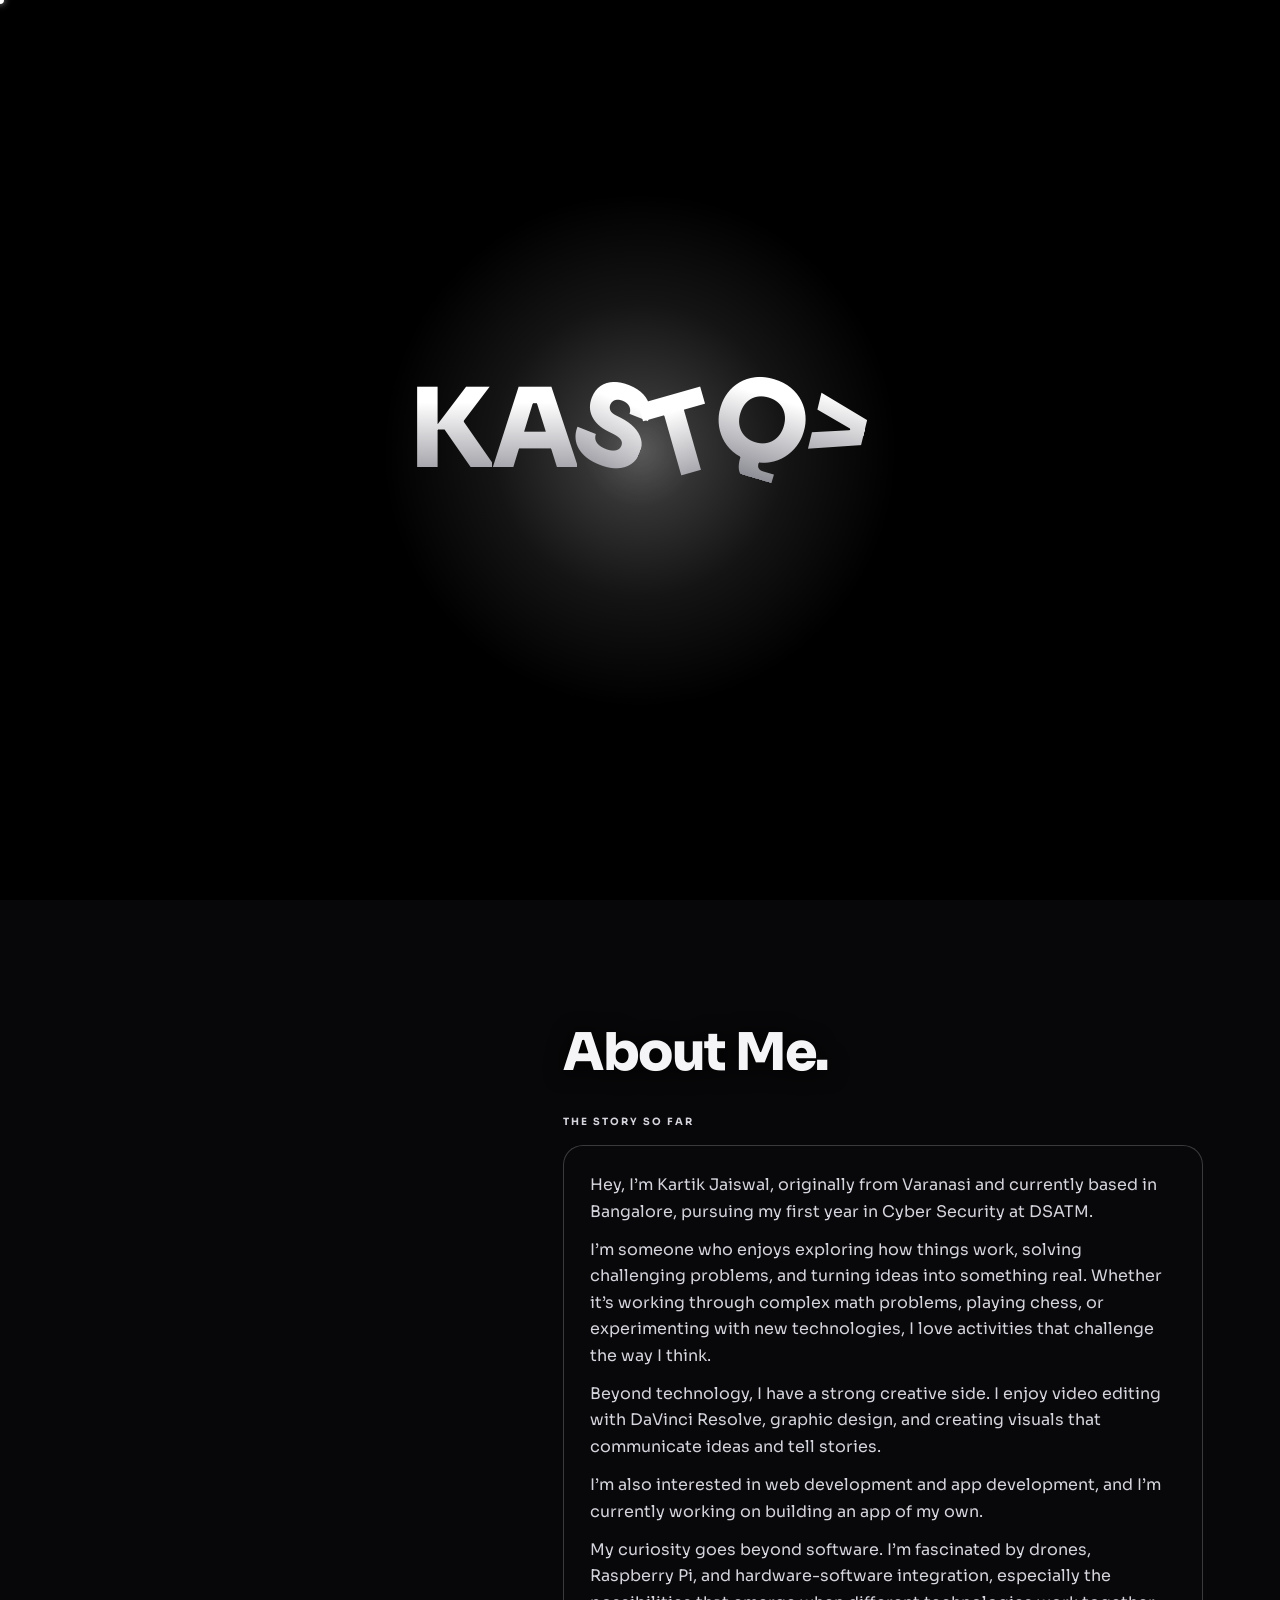
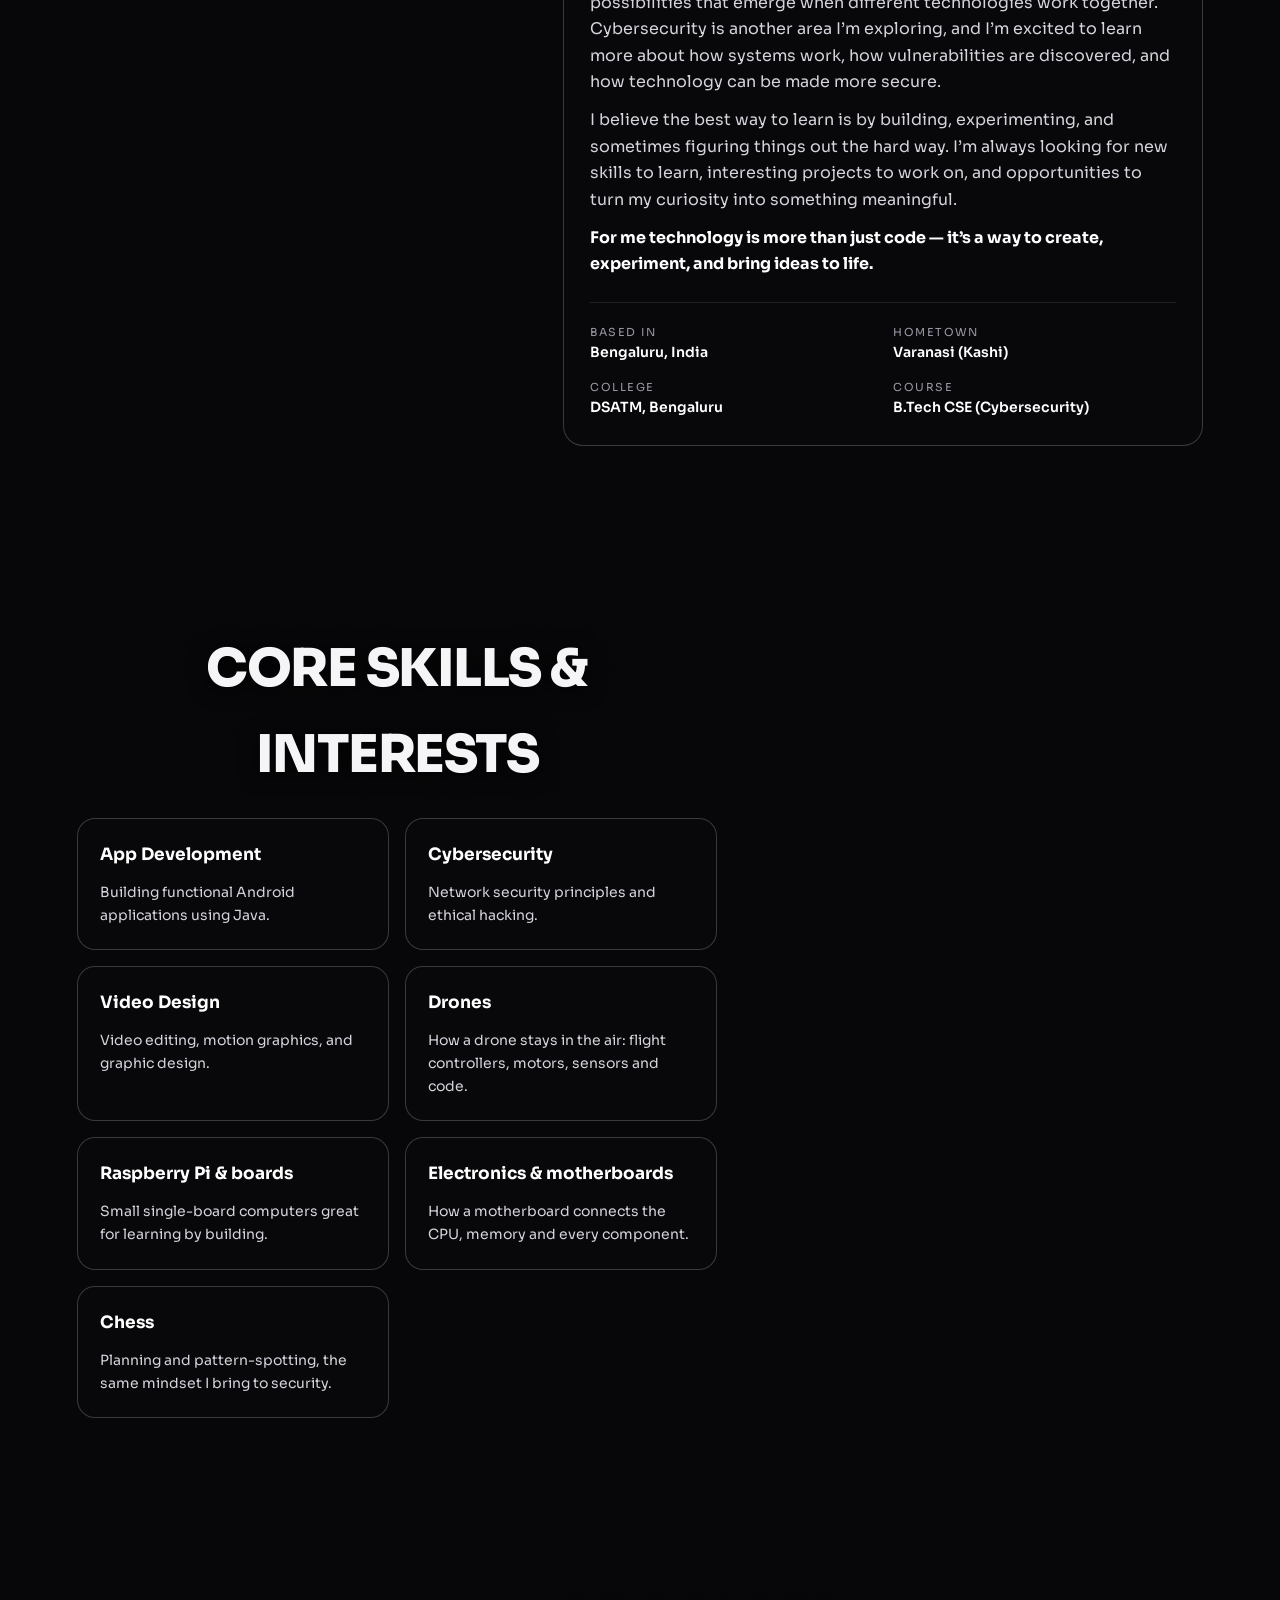
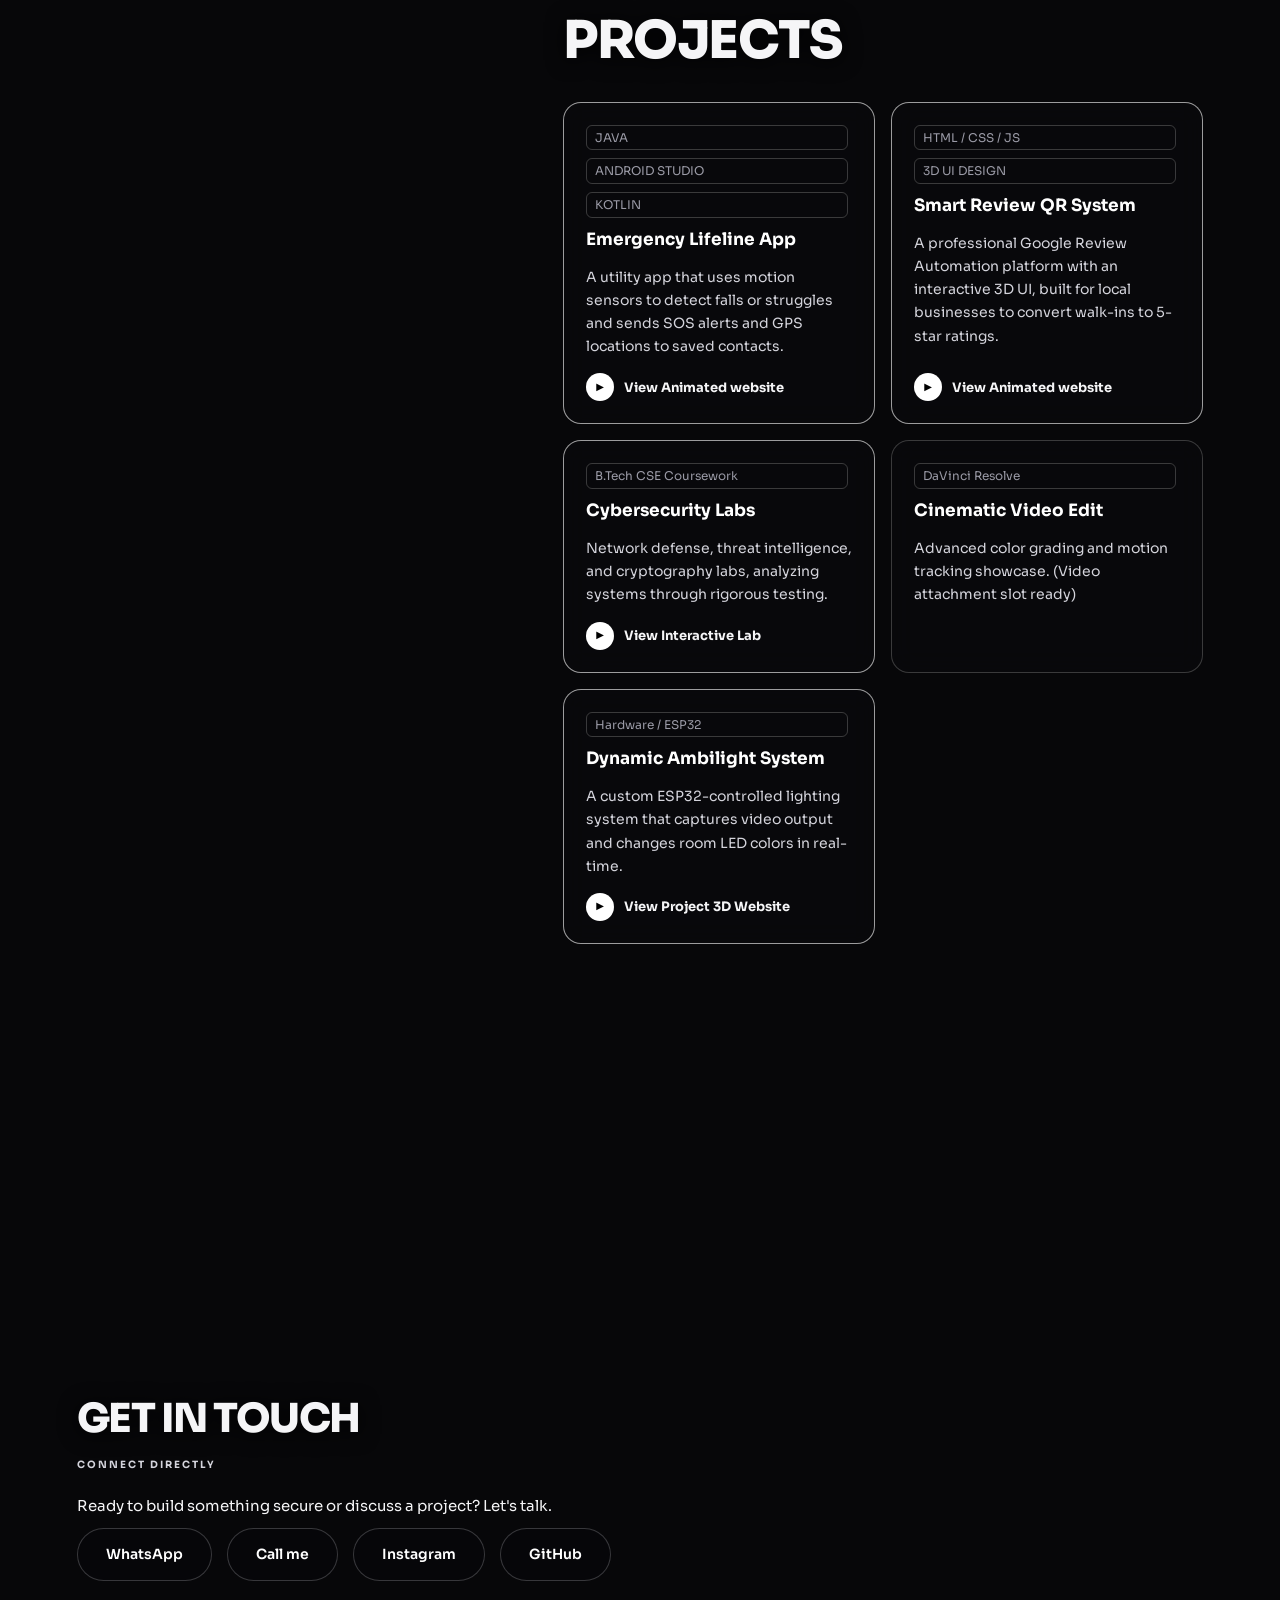
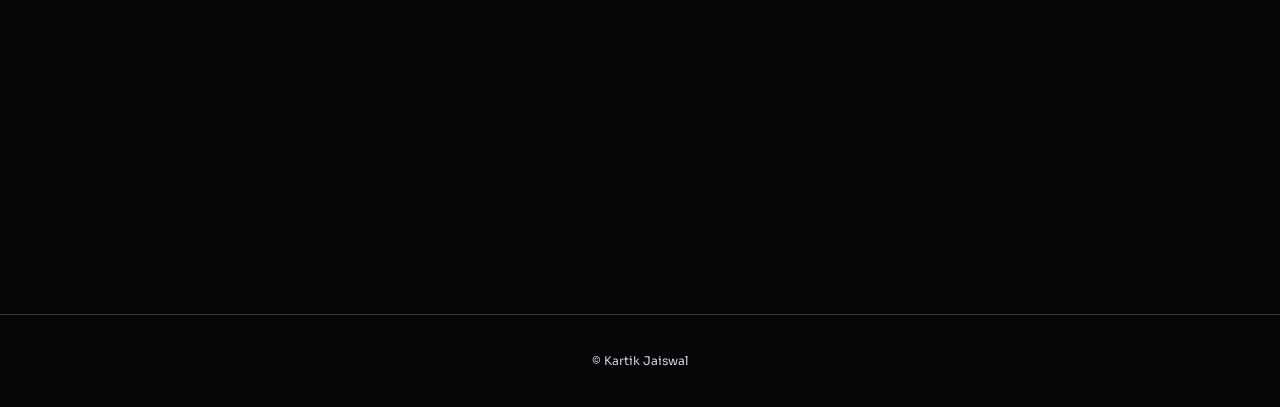
==== commit 80a7c855: "Update index.html" ====
--- a/index.html
+++ b/index.html
@@ -217,7 +217,7 @@
     <a class="btn o mg" href="https://github.com/kartikjaiswal9495-debug" target="_blank" rel="noopener" style="margin:0">GitHub</a>
 </div>
 </div></section>
-<footer>© Kartik Jaiswal · Built in 3D</footer>
+<footer>© Kartik Jaiswal</footer>
 
 <script src="https://cdnjs.cloudflare.com/ajax/libs/three.js/r128/three.min.js"></script>
 <script>
@@ -521,4 +521,4 @@
 </script>
 
 </body>
-</html>+</html>
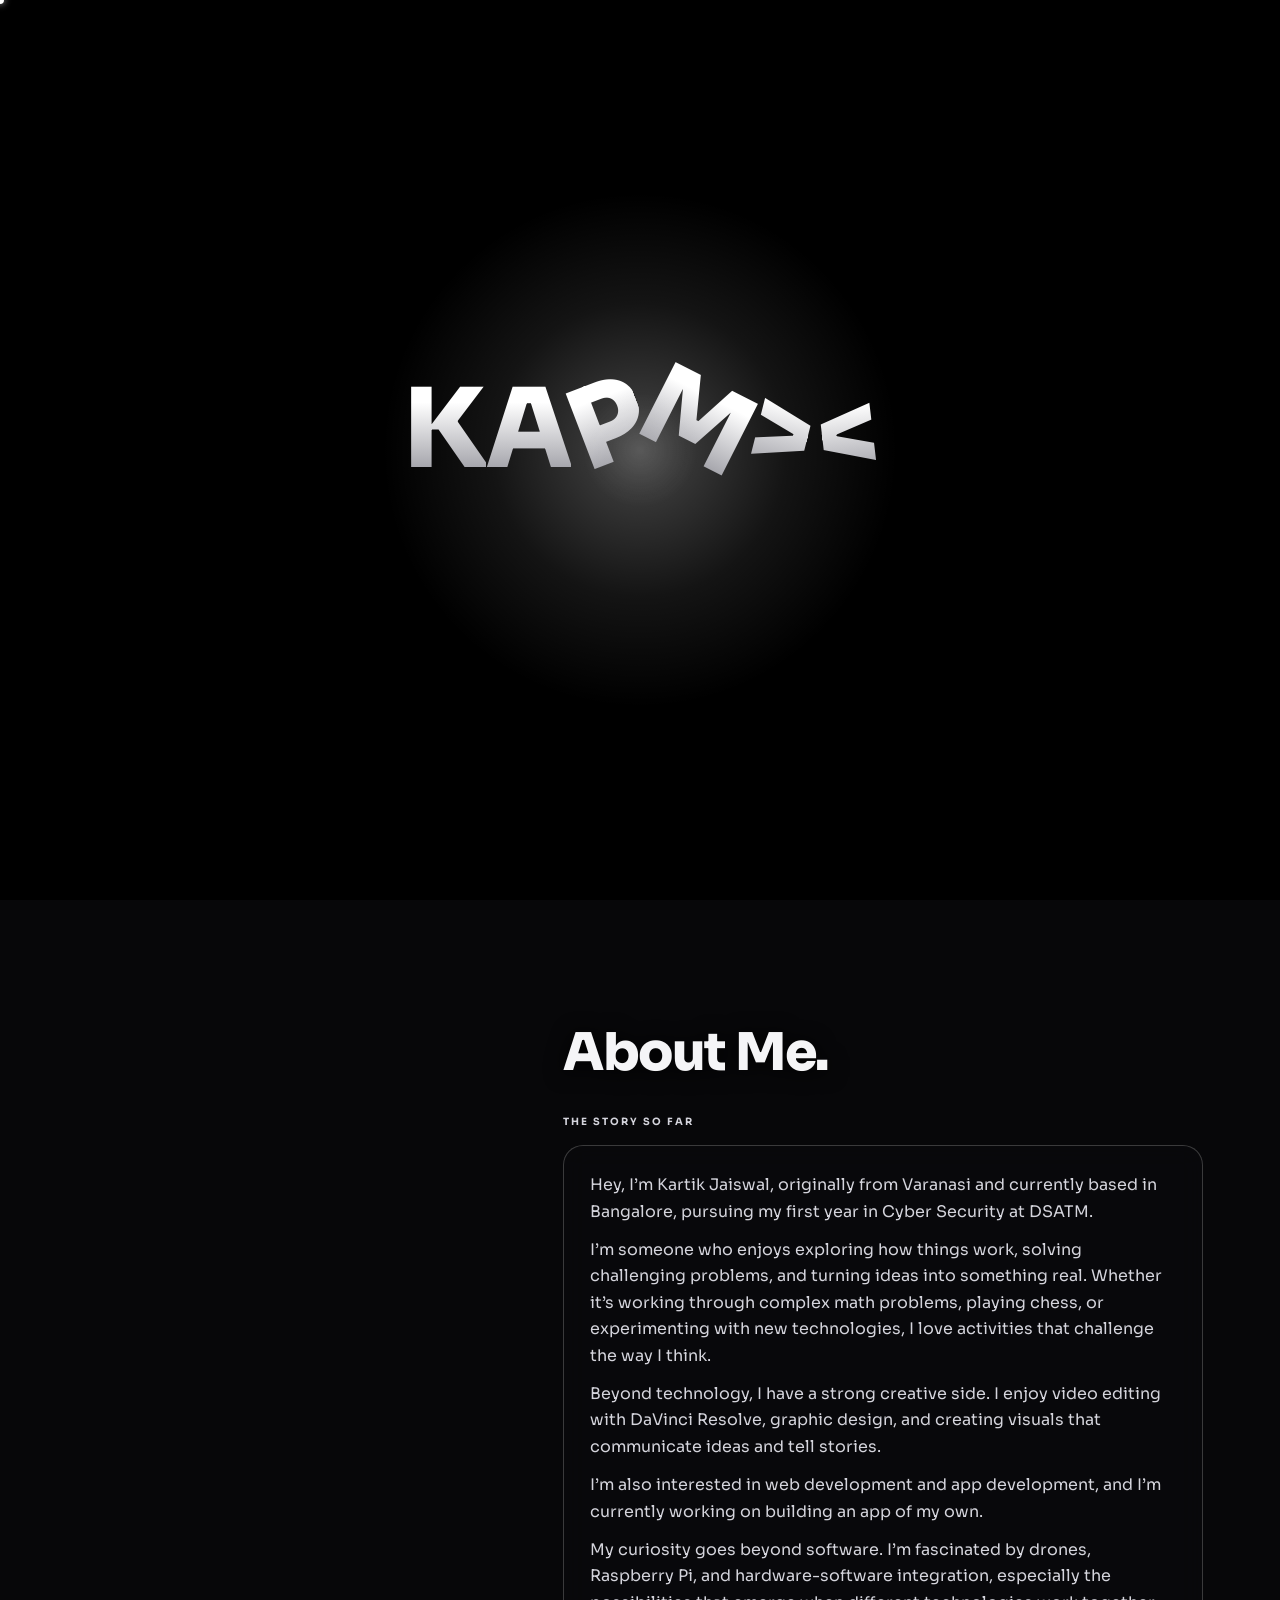
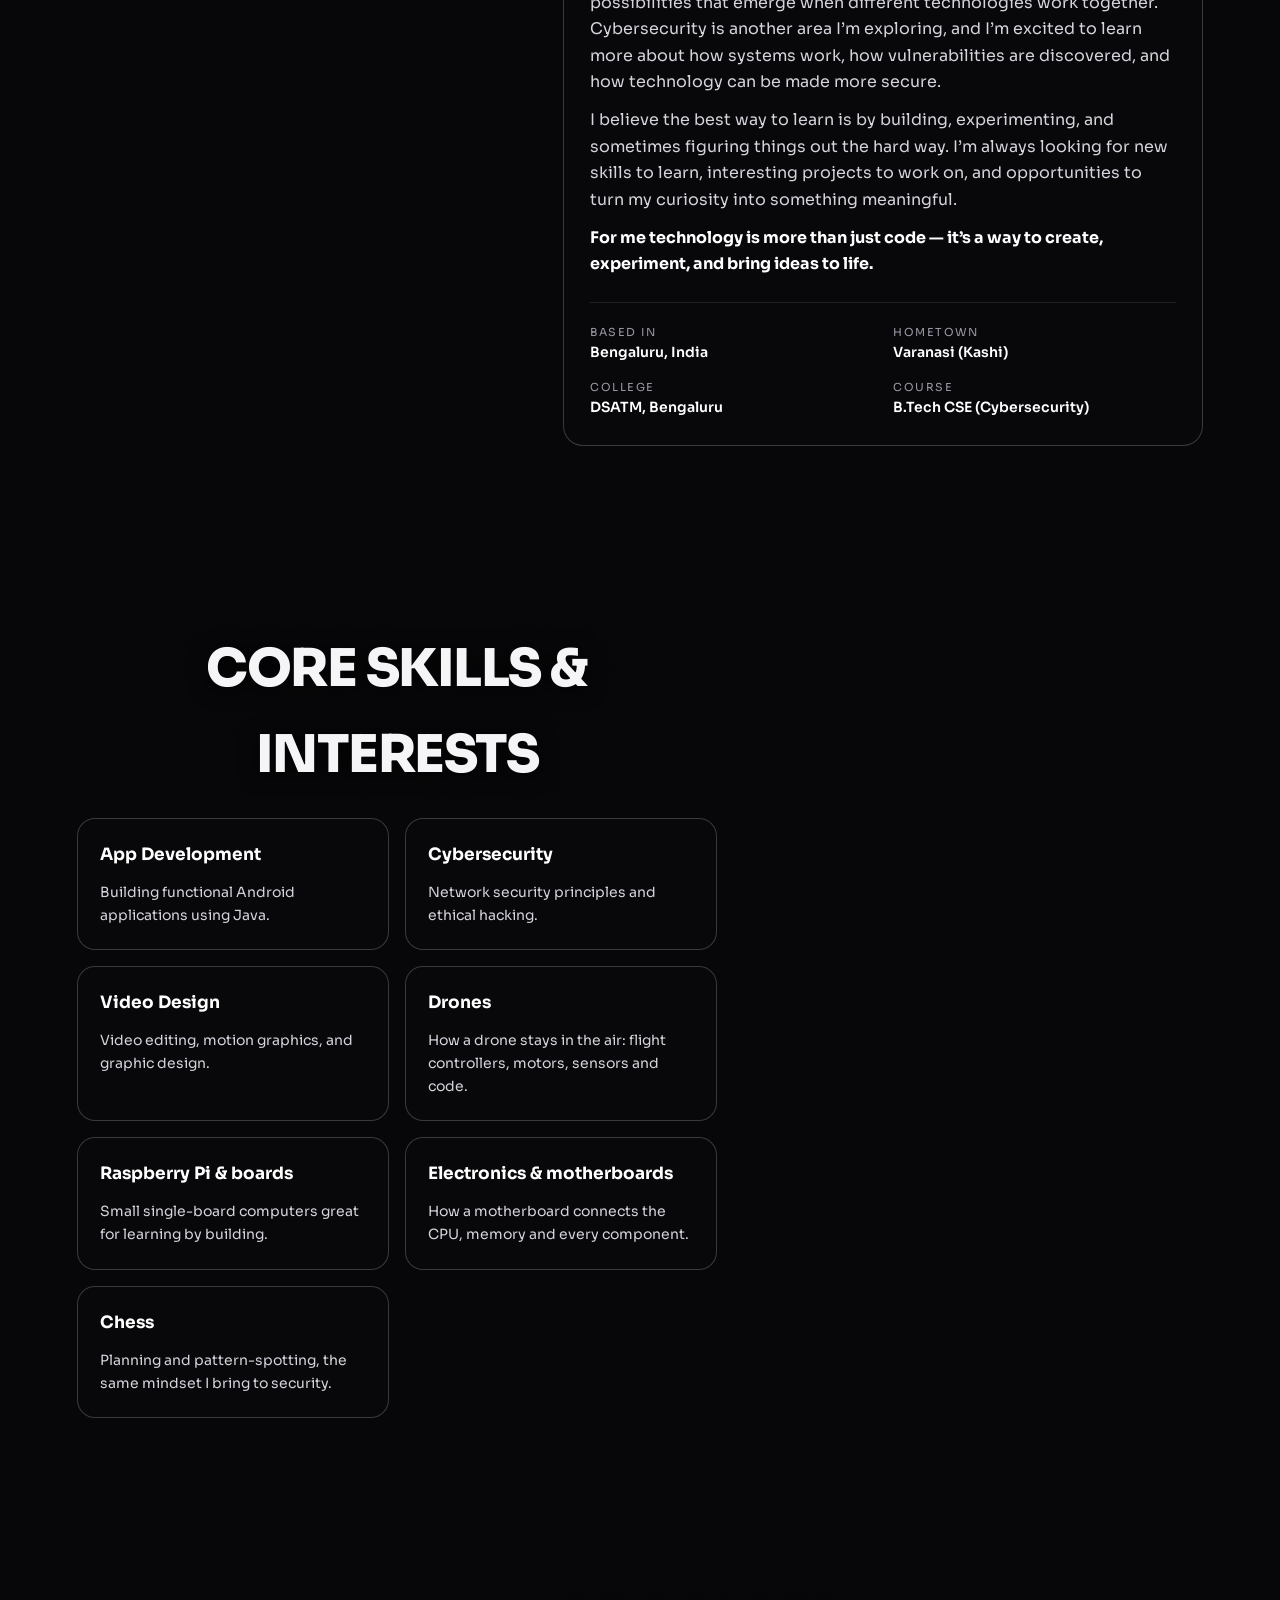
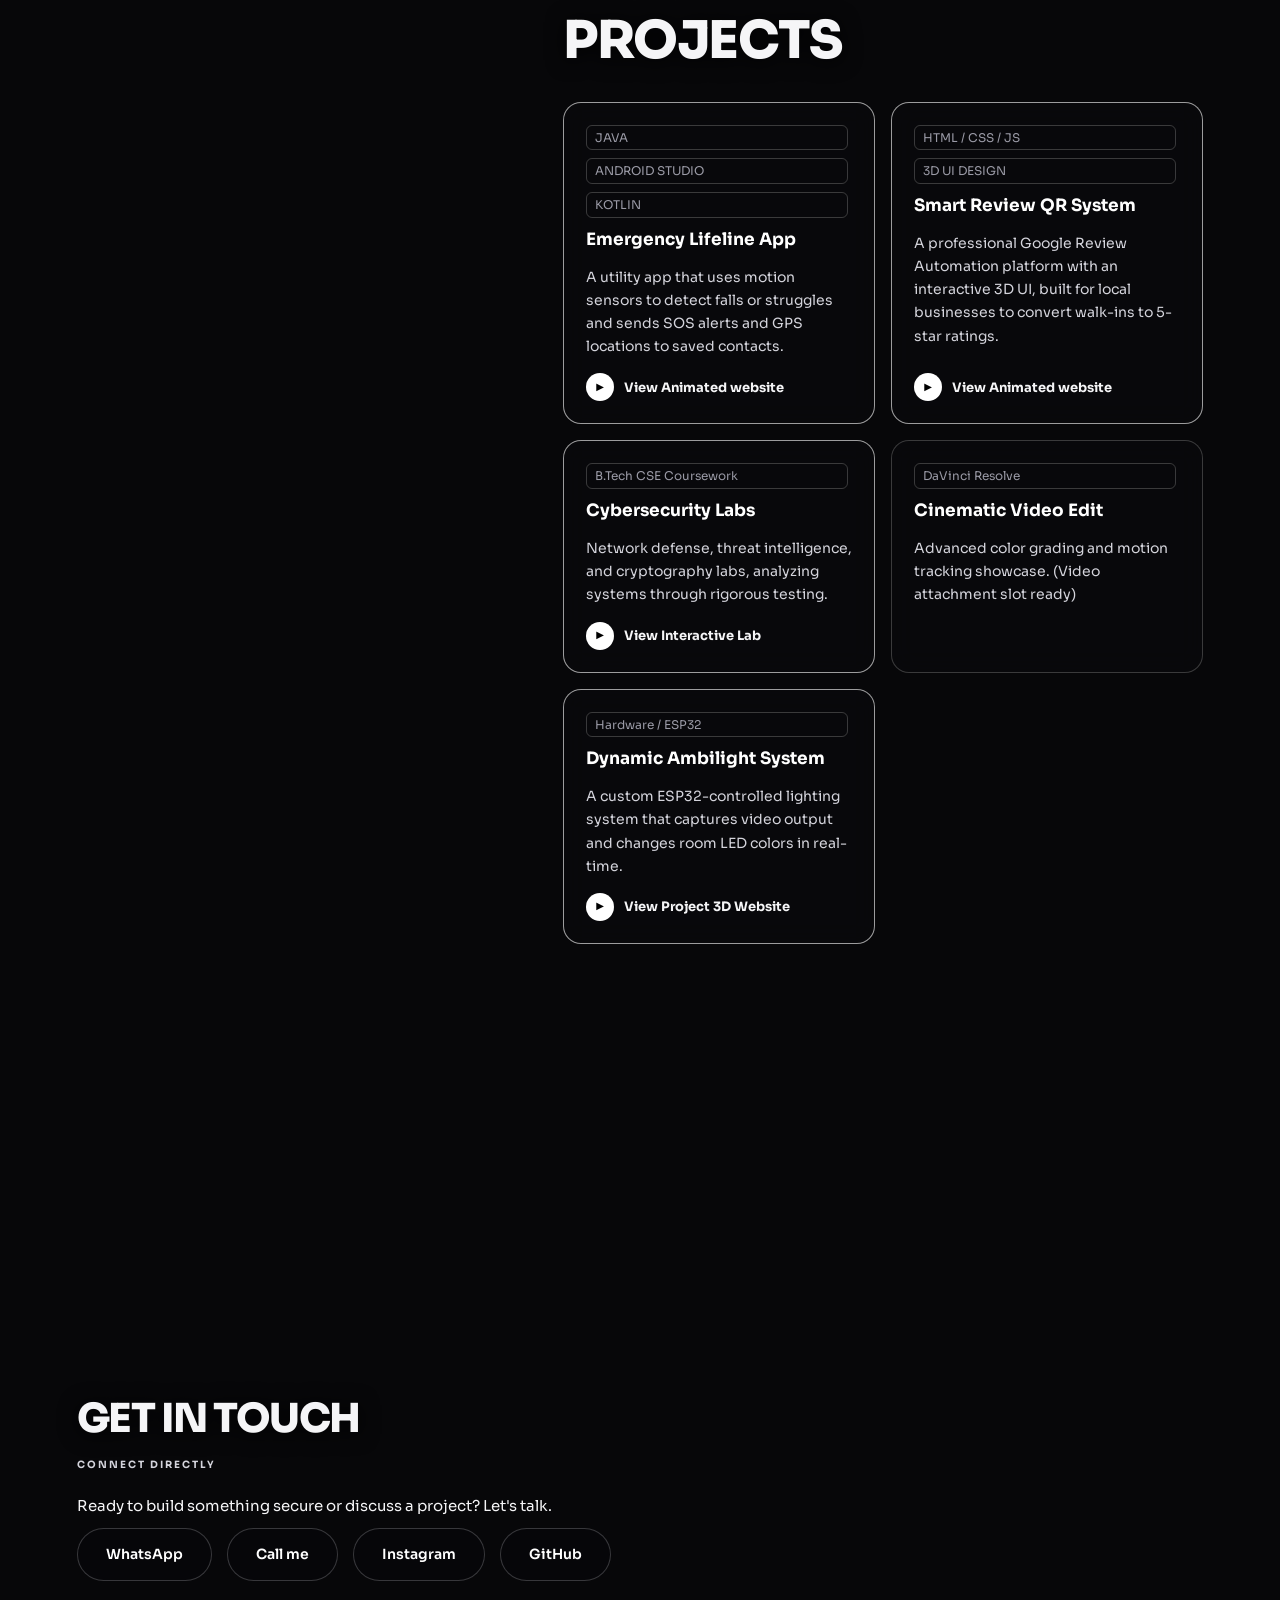
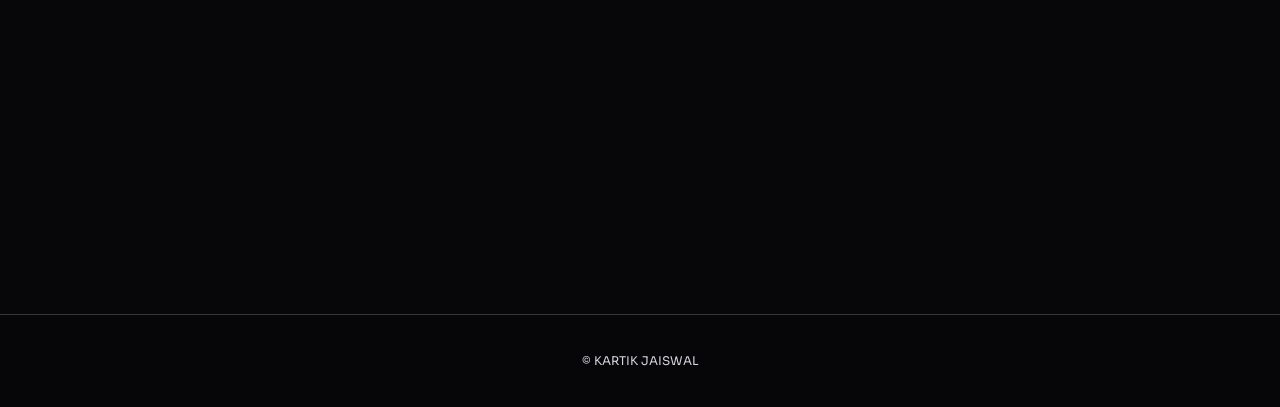
==== commit 92d01da0: "Update footer text to uppercase" ====
--- a/index.html
+++ b/index.html
@@ -217,7 +217,7 @@
     <a class="btn o mg" href="https://github.com/kartikjaiswal9495-debug" target="_blank" rel="noopener" style="margin:0">GitHub</a>
 </div>
 </div></section>
-<footer>© Kartik Jaiswal</footer>
+<footer>© KARTIK JAISWAL</footer>
 
 <script src="https://cdnjs.cloudflare.com/ajax/libs/three.js/r128/three.min.js"></script>
 <script>
